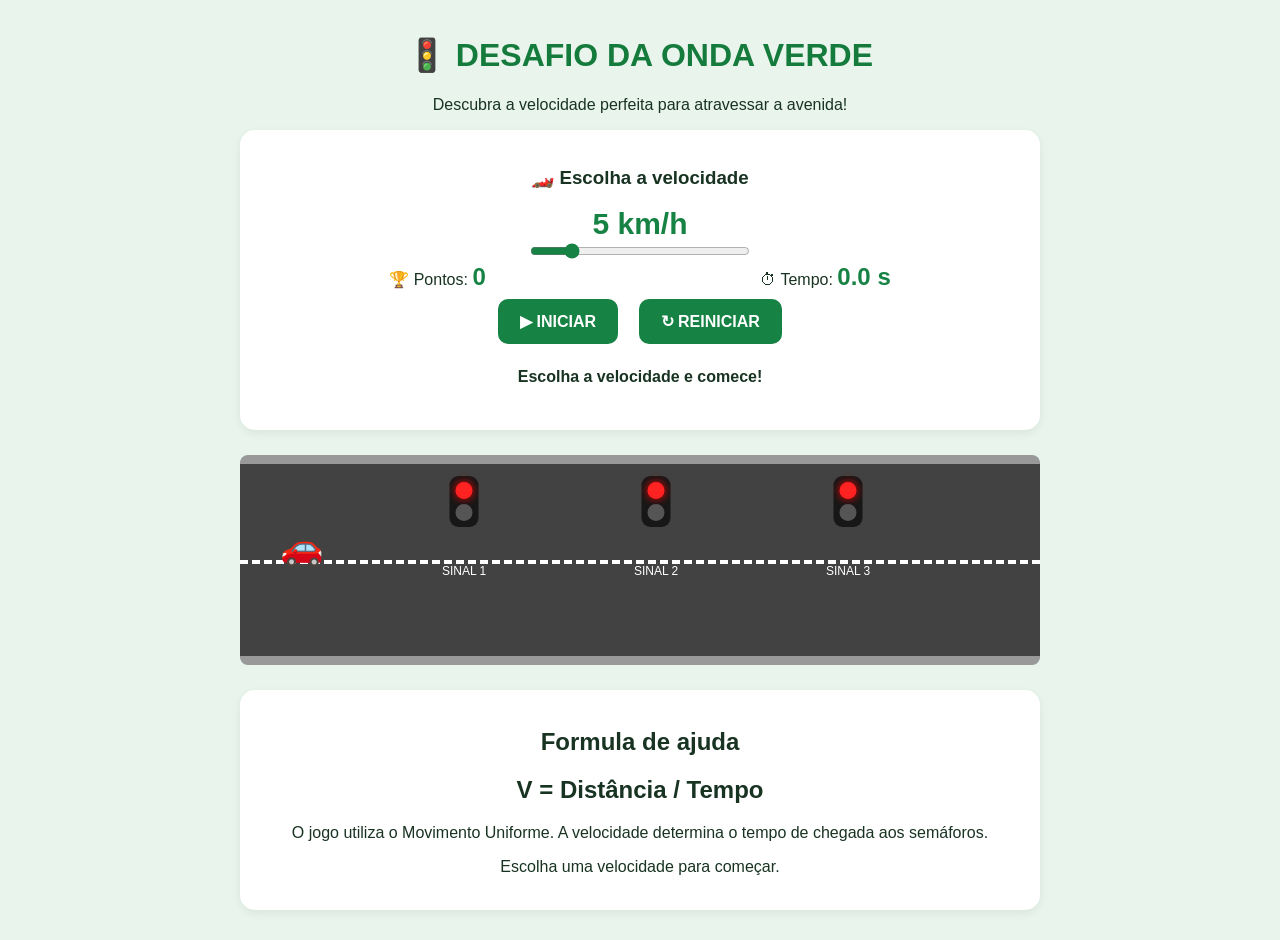
==== frontend/game/game.html @ 9dbc2b6f "TRABALHO PART3 IMPORTANTE" ====
<!DOCTYPE html>
<html lang="en">
<head>
    <meta charset="UTF-8">
    <meta name="viewport" content="width=device-width, initial-scale=1.0">
    <title>Game</title>
    <link rel="stylesheet" href="game.css">
    <link rel="stylesheet" href="game.js">
</head>
<body>

    <h1>🚦 DESAFIO DA ONDA VERDE</h1>
    <p>Descubra a velocidade perfeita para atravessar a avenida!</p>

<div class="painel">

  <h3>🏎️ Escolha a velocidade</h3>

  <div class="valor">
    <span id="velocidadeValor">5</span> km/h
  </div>

  <input type="range" id="velocidade"
         min="2" max="20" value="5" step="1">

  <div class="dados">
    <div>🏆 Pontos: <strong id="pontos">0</strong></div>
    <div>⏱ Tempo: <strong id="tempo">0.0 s</strong></div>
  </div>

  <button onclick="iniciar()">▶ INICIAR</button>
  <button onclick="reiniciar()">↻ REINICIAR</button>

  <p id="mensagem">Escolha a velocidade e comece!</p>

</div>

<div class="estrada" id="estrada">

  <div class="faixa"></div>

  <div class="carro" id="carro">🚗</div>

  <div class="semaforo" style="left:28%">
    <div class="luz vermelho"></div>
    <div class="luz verde"></div>
  </div>
  <div class="nome" style="left:28%">SINAL 1</div>

  <div class="semaforo" style="left:52%">
    <div class="luz vermelho"></div>
    <div class="luz verde"></div>
  </div>
  <div class="nome" style="left:52%">SINAL 2</div>

  <div class="semaforo" style="left:76%">
    <div class="luz vermelho"></div>
    <div class="luz verde"></div>
  </div>
  <div class="nome" style="left:76%">SINAL 3</div>

</div>

<div class="painel">

  <h2>Formula de ajuda</h2>

  <h2>V = Distância / Tempo</h2>

  <p>
    O jogo utiliza o Movimento Uniforme.
    A velocidade determina o tempo de chegada
    aos semáforos.
  </p>

  <p id="calculo">
    Escolha uma velocidade para começar.
  </p>

</div>

<!--Add JavaScript-->

<script>
    const estrada = document.getElementById("estrada");
const carro = document.getElementById("carro");
const controle = document.getElementById("velocidade");

const semaforos = [28, 52, 76];

const escala = 20;
const velocidadePremiada = 5;

let inicio = 0;
let animacao = null;
let pontos = 0;
let passados = [];
let terminou = true;
let posicaoInicial = 0;
let posicoes = [];
let temposChegada = [];
let velocidadeMs = 0;
let velocidadeEscolhida = 5;
let venceu = false;

// Atualizar velocidade na tela

controle.addEventListener("input", () => {
  document.getElementById("velocidadeValor").textContent =
    controle.value;
});

// Controlar os semáforos

function atualizarSemaforo(i, verde) {

  const sinal = document.querySelectorAll(".semaforo")[i];

  sinal.querySelector(".vermelho")
    .classList.toggle("aceso", !verde);

  sinal.querySelector(".verde")
    .classList.toggle("aceso", verde);
}

function todosVermelhos() {
  semaforos.forEach((_, i) => atualizarSemaforo(i, false));
}

// Iniciar

function iniciar() {

  cancelAnimationFrame(animacao);

  pontos = 0;
  passados = [];
  terminou = false;

  document.getElementById("pontos").textContent = 0;
  document.getElementById("tempo").textContent = "0.0 s";

  velocidadeEscolhida = Number(controle.value);
  velocidadeMs = velocidadeEscolhida / 3.6;

  const largura = estrada.clientWidth;

  posicaoInicial = largura * 0.05;
  posicoes = semaforos.map(p => largura * p / 100);

  carro.style.left = posicaoInicial + "px";

  todosVermelhos();

  // Calcula o tempo de chegada de cada semáforo

  temposChegada = posicoes.map(pos => {

    const distancia = (pos - posicaoInicial) / escala;

    return distancia / velocidadeMs;

  });

  document.getElementById("calculo").textContent =
    "Velocidade: " + velocidadeEscolhida +
    " km/h (" + velocidadeMs.toFixed(2) +
    " m/s). Tempos de chegada: " +
    temposChegada.map(t => t.toFixed(1) + " s").join(" | ");

  venceu = velocidadeEscolhida === velocidadePremiada;

  if (venceu) {
    document.getElementById("mensagem").textContent =
      "🟢 Velocidade perfeita! Prepare-se para a Onda Verde!";
  } else {
    document.getElementById("mensagem").textContent =
      "🔴 Velocidade incorreta! Os semáforos estarão vermelhos.";
  }

  inicio = performance.now();

  animacao = requestAnimationFrame(animar);
}

// Movimento do carrinho

function animar(agora) {

  if (terminou) return;

  const tempoAtual = (agora - inicio) / 1000;

  const velocidadePixels = velocidadeMs * escala;

  // Movimento Uniforme

  const x = posicaoInicial + velocidadePixels * tempoAtual;

  carro.style.left = x + "px";

  document.getElementById("tempo").textContent =
    tempoAtual.toFixed(1) + " s";

  semaforos.forEach((pos, i) => {

    const chegada = temposChegada[i];

    // Somente 5 km/h recebe a sincronização verde.
    // Para as outras velocidades, todos ficam vermelhos.

    const inicioVerde = chegada - 2.5;
    const fimVerde = chegada + 2.5;

    const verde = venceu &&
      tempoAtual >= inicioVerde &&
      tempoAtual <= fimVerde;

    atualizarSemaforo(i, verde);

    // Registrar passagem

    if (!passados.includes(i) && x >= pos) {

      passados.push(i);

      if (venceu) {

        pontos += 10;

        document.getElementById("mensagem").textContent =
          "✅ Sinal " + (i + 1) + " no verde! +10 pontos";

      } else {

        document.getElementById("mensagem").textContent =
          "🔴 Sinal " + (i + 1) + " no vermelho!";

      }

      document.getElementById("pontos").textContent = pontos;

    }

  });

  // Final da avenida

  if (x >= estrada.clientWidth - 30) {

    terminou = true;
    todosVermelhos();

    if (venceu && passados.length === 3) {

      document.getElementById("mensagem").textContent =
        "🏆 VITÓRIA! Você passou pelos três sinais no verde! 30 pontos!";

    } else {

      document.getElementById("mensagem").textContent =
        "🚗 Fim do percurso! Tente novamente com 5 km/h.";

    }

    return;
  }

  animacao = requestAnimationFrame(animar);
}

// Reiniciar

function reiniciar() {

  cancelAnimationFrame(animacao);

  terminou = true;
  pontos = 0;
  passados = [];

  carro.style.left = "5%";

  document.getElementById("pontos").textContent = 0;
  document.getElementById("tempo").textContent = "0.0 s";

  todosVermelhos();

  document.getElementById("mensagem").textContent =
    "Escolha uma velocidade e aperte iniciar!";

}

todosVermelhos();
</script>

</body>
</html>
---- frontend/game/game.css ----
* { box-sizing: border-box; }

body {
  margin: 0;
  padding: 15px;
  background: #e9f5ec;
  font-family: Arial, sans-serif;
  text-align: center;
  color: #183322;
}

h1 { color: #147b3c; }

.painel {
  max-width: 800px;
  margin: 15px auto;
  padding: 18px;
  background: white;
  border-radius: 15px;
  box-shadow: 0 3px 10px #0001;
}

.valor {
  font-size: 30px;
  font-weight: bold;
  color: #168344;
}

input[type=range] {
  width: 220px;
  accent-color: #168344;
}

button {
  background: #168344;
  color: white;
  border: none;
  padding: 13px 22px;
  border-radius: 10px;
  font-size: 16px;
  font-weight: bold;
  cursor: pointer;
  margin: 8px;
}

.estrada {
  position: relative;
  width: 100%;
  max-width: 800px;
  height: 210px;
  margin: 25px auto;
  background: #424242;
  border-top: 9px solid #999;
  border-bottom: 9px solid #999;
  border-radius: 8px;
  overflow: hidden;
}

.faixa {
  position: absolute;
  top: 50%;
  width: 100%;
  border-top: 4px dashed white;
}

.carro {
  position: absolute;
  top: 43%;
  left: 5%;
  font-size: 35px;
  transform: translateY(-50%);
  z-index: 5;
}

.semaforo {
  position: absolute;
  top: 12px;
  transform: translateX(-50%);
  background: #171717;
  padding: 6px;
  border-radius: 9px;
  display: flex;
  flex-direction: column;
  gap: 5px;
  z-index: 4;
}

.luz {
  width: 17px;
  height: 17px;
  background: #555;
  border-radius: 50%;
}

.vermelho.aceso {
  background: #ff2222;
  box-shadow: 0 0 9px red;
}

.verde.aceso {
  background: #24ff63;
  box-shadow: 0 0 9px lime;
}

.nome {
  position: absolute;
  top: 100px;
  transform: translateX(-50%);
  color: white;
  font-size: 12px;
}

.dados {
  display: flex;
  justify-content: space-around;
  flex-wrap: wrap;
  gap: 12px;
}

.dados strong {
  font-size: 24px;
  color: #168344;
}

#mensagem {
  min-height: 28px;
  font-weight: bold;
}

@media(max-width:500px) {
  .estrada { height: 180px; }
  .carro { font-size: 27px; }
  .nome { font-size: 10px; }
}
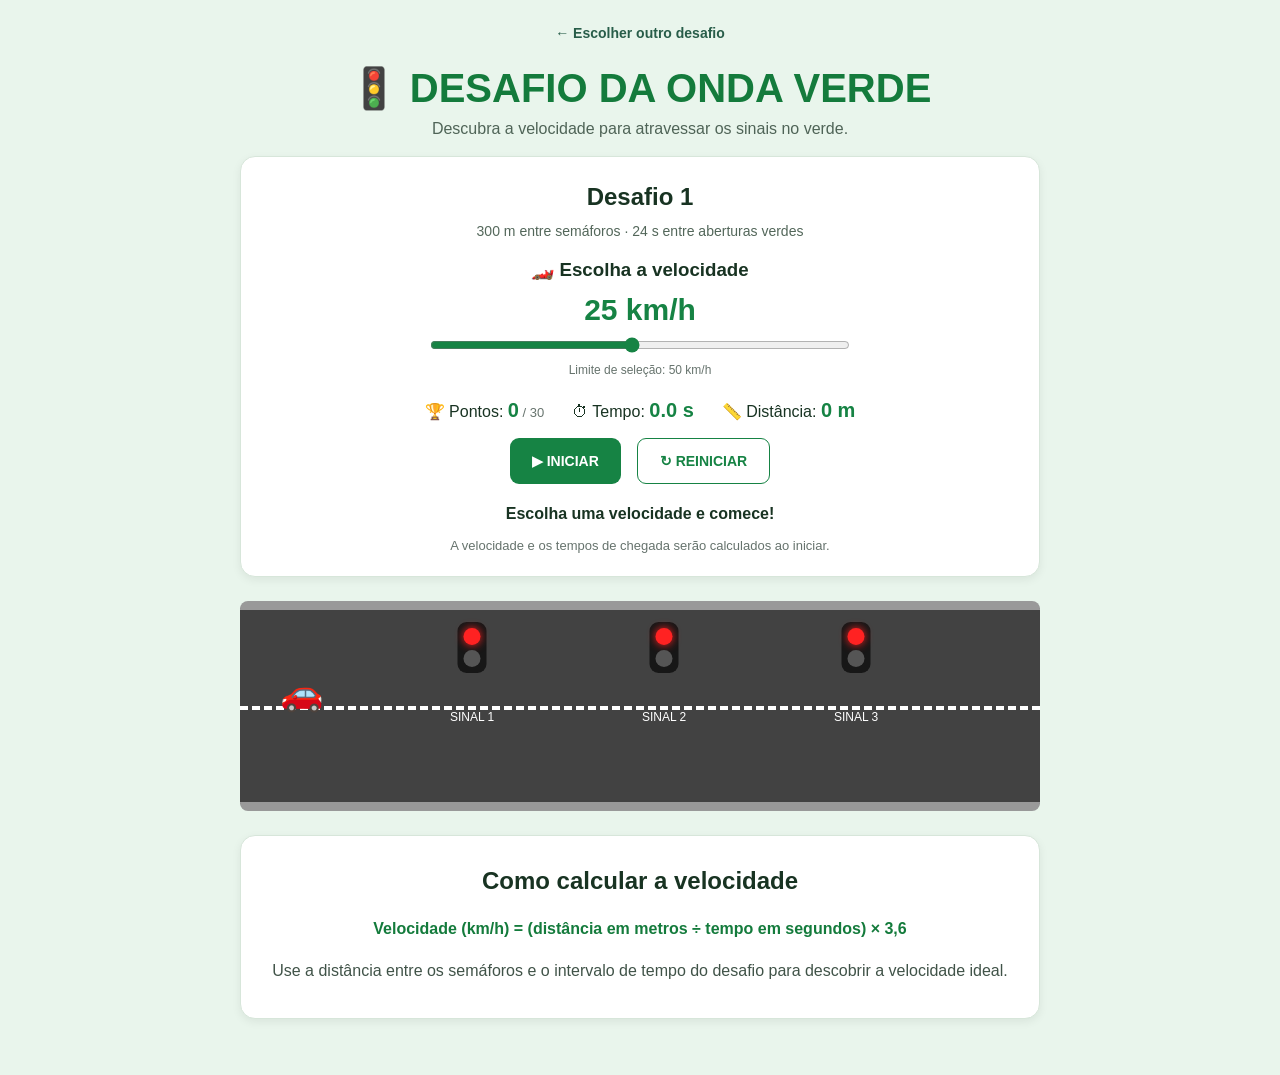
==== commit 978182d1: "PRÉ GAME V.00.00.01" ====
--- a/frontend/game/game.html
+++ b/frontend/game/game.html
@@ -1,298 +1,263 @@
-<!DOCTYPE html>
-<html lang="en">
+﻿<!DOCTYPE html>
+<html lang="pt-BR">
 <head>
     <meta charset="UTF-8">
     <meta name="viewport" content="width=device-width, initial-scale=1.0">
-    <title>Game</title>
+    <link rel="icon" href="data:,">
+    <title>Desafio da Onda Verde | Grupo 5</title>
     <link rel="stylesheet" href="game.css">
-    <link rel="stylesheet" href="game.js">
 </head>
 <body>
-
-    <h1>🚦 DESAFIO DA ONDA VERDE</h1>
-    <p>Descubra a velocidade perfeita para atravessar a avenida!</p>
-
-<div class="painel">
-
-  <h3>🏎️ Escolha a velocidade</h3>
-
-  <div class="valor">
-    <span id="velocidadeValor">5</span> km/h
-  </div>
-
-  <input type="range" id="velocidade"
-         min="2" max="20" value="5" step="1">
-
-  <div class="dados">
-    <div>🏆 Pontos: <strong id="pontos">0</strong></div>
-    <div>⏱ Tempo: <strong id="tempo">0.0 s</strong></div>
-  </div>
-
-  <button onclick="iniciar()">▶ INICIAR</button>
-  <button onclick="reiniciar()">↻ REINICIAR</button>
-
-  <p id="mensagem">Escolha a velocidade e comece!</p>
-
-</div>
-
-<div class="estrada" id="estrada">
-
-  <div class="faixa"></div>
-
-  <div class="carro" id="carro">🚗</div>
-
-  <div class="semaforo" style="left:28%">
-    <div class="luz vermelho"></div>
-    <div class="luz verde"></div>
-  </div>
-  <div class="nome" style="left:28%">SINAL 1</div>
-
-  <div class="semaforo" style="left:52%">
-    <div class="luz vermelho"></div>
-    <div class="luz verde"></div>
-  </div>
-  <div class="nome" style="left:52%">SINAL 2</div>
-
-  <div class="semaforo" style="left:76%">
-    <div class="luz vermelho"></div>
-    <div class="luz verde"></div>
-  </div>
-  <div class="nome" style="left:76%">SINAL 3</div>
-
-</div>
-
-<div class="painel">
-
-  <h2>Formula de ajuda</h2>
-
-  <h2>V = Distância / Tempo</h2>
-
-  <p>
-    O jogo utiliza o Movimento Uniforme.
-    A velocidade determina o tempo de chegada
-    aos semáforos.
-  </p>
-
-  <p id="calculo">
-    Escolha uma velocidade para começar.
-  </p>
-
-</div>
-
-<!--Add JavaScript-->
-
-<script>
-    const estrada = document.getElementById("estrada");
-const carro = document.getElementById("carro");
-const controle = document.getElementById("velocidade");
-
-const semaforos = [28, 52, 76];
-
-const escala = 20;
-const velocidadePremiada = 5;
-
-let inicio = 0;
-let animacao = null;
-let pontos = 0;
-let passados = [];
-let terminou = true;
-let posicaoInicial = 0;
-let posicoes = [];
-let temposChegada = [];
-let velocidadeMs = 0;
-let velocidadeEscolhida = 5;
-let venceu = false;
-
-// Atualizar velocidade na tela
-
-controle.addEventListener("input", () => {
-  document.getElementById("velocidadeValor").textContent =
-    controle.value;
-});
-
-// Controlar os semáforos
-
-function atualizarSemaforo(i, verde) {
-
-  const sinal = document.querySelectorAll(".semaforo")[i];
-
-  sinal.querySelector(".vermelho")
-    .classList.toggle("aceso", !verde);
-
-  sinal.querySelector(".verde")
-    .classList.toggle("aceso", verde);
-}
-
-function todosVermelhos() {
-  semaforos.forEach((_, i) => atualizarSemaforo(i, false));
-}
-
-// Iniciar
-
-function iniciar() {
-
-  cancelAnimationFrame(animacao);
-
-  pontos = 0;
-  passados = [];
-  terminou = false;
-
-  document.getElementById("pontos").textContent = 0;
-  document.getElementById("tempo").textContent = "0.0 s";
-
-  velocidadeEscolhida = Number(controle.value);
-  velocidadeMs = velocidadeEscolhida / 3.6;
-
-  const largura = estrada.clientWidth;
-
-  posicaoInicial = largura * 0.05;
-  posicoes = semaforos.map(p => largura * p / 100);
-
-  carro.style.left = posicaoInicial + "px";
-
-  todosVermelhos();
-
-  // Calcula o tempo de chegada de cada semáforo
-
-  temposChegada = posicoes.map(pos => {
-
-    const distancia = (pos - posicaoInicial) / escala;
-
-    return distancia / velocidadeMs;
-
-  });
-
-  document.getElementById("calculo").textContent =
-    "Velocidade: " + velocidadeEscolhida +
-    " km/h (" + velocidadeMs.toFixed(2) +
-    " m/s). Tempos de chegada: " +
-    temposChegada.map(t => t.toFixed(1) + " s").join(" | ");
-
-  venceu = velocidadeEscolhida === velocidadePremiada;
-
-  if (venceu) {
-    document.getElementById("mensagem").textContent =
-      "🟢 Velocidade perfeita! Prepare-se para a Onda Verde!";
-  } else {
-    document.getElementById("mensagem").textContent =
-      "🔴 Velocidade incorreta! Os semáforos estarão vermelhos.";
-  }
-
-  inicio = performance.now();
-
-  animacao = requestAnimationFrame(animar);
-}
-
-// Movimento do carrinho
-
-function animar(agora) {
-
-  if (terminou) return;
-
-  const tempoAtual = (agora - inicio) / 1000;
-
-  const velocidadePixels = velocidadeMs * escala;
-
-  // Movimento Uniforme
-
-  const x = posicaoInicial + velocidadePixels * tempoAtual;
-
-  carro.style.left = x + "px";
-
-  document.getElementById("tempo").textContent =
-    tempoAtual.toFixed(1) + " s";
-
-  semaforos.forEach((pos, i) => {
-
-    const chegada = temposChegada[i];
-
-    // Somente 5 km/h recebe a sincronização verde.
-    // Para as outras velocidades, todos ficam vermelhos.
-
-    const inicioVerde = chegada - 2.5;
-    const fimVerde = chegada + 2.5;
-
-    const verde = venceu &&
-      tempoAtual >= inicioVerde &&
-      tempoAtual <= fimVerde;
-
-    atualizarSemaforo(i, verde);
-
-    // Registrar passagem
-
-    if (!passados.includes(i) && x >= pos) {
-
-      passados.push(i);
-
-      if (venceu) {
-
-        pontos += 10;
-
-        document.getElementById("mensagem").textContent =
-          "✅ Sinal " + (i + 1) + " no verde! +10 pontos";
-
-      } else {
-
-        document.getElementById("mensagem").textContent =
-          "🔴 Sinal " + (i + 1) + " no vermelho!";
-
-      }
-
-      document.getElementById("pontos").textContent = pontos;
-
-    }
-
-  });
-
-  // Final da avenida
-
-  if (x >= estrada.clientWidth - 30) {
-
-    terminou = true;
-    todosVermelhos();
-
-    if (venceu && passados.length === 3) {
-
-      document.getElementById("mensagem").textContent =
-        "🏆 VITÓRIA! Você passou pelos três sinais no verde! 30 pontos!";
-
-    } else {
-
-      document.getElementById("mensagem").textContent =
-        "🚗 Fim do percurso! Tente novamente com 5 km/h.";
-
-    }
-
-    return;
-  }
-
-  animacao = requestAnimationFrame(animar);
-}
-
-// Reiniciar
-
-function reiniciar() {
-
-  cancelAnimationFrame(animacao);
-
-  terminou = true;
-  pontos = 0;
-  passados = [];
-
-  carro.style.left = "5%";
-
-  document.getElementById("pontos").textContent = 0;
-  document.getElementById("tempo").textContent = "0.0 s";
-
-  todosVermelhos();
-
-  document.getElementById("mensagem").textContent =
-    "Escolha uma velocidade e aperte iniciar!";
-
-}
-
-todosVermelhos();
-</script>
-
+    <a class="voltar" href="pagina de  desafios/segunda_pagina.html">← Escolher outro desafio</a>
+
+    <header class="titulo-jogo">
+        <h1>🚦 DESAFIO DA ONDA VERDE</h1>
+        <p>Descubra a velocidade para atravessar os sinais no verde.</p>
+    </header>
+
+    <main>
+        <section class="painel painel-jogo" aria-label="Controles do jogo">
+            <h2 id="nomeDesafio">Desafio 1</h2>
+            <p id="configDesafio" class="config-desafio"></p>
+
+            <h3>🏎️ Escolha a velocidade</h3>
+            <div class="valor"><span id="velocidadeValor">25</span> km/h</div>
+            <input type="range" id="velocidade" min="2" max="50" value="25" step="1" aria-label="Velocidade do veículo">
+            <div class="limite-velocidade">Limite de seleção: 50 km/h</div>
+
+            <div class="dados">
+                <div>🏆 Pontos: <strong id="pontos">0</strong><span> / 30</span></div>
+                <div>⏱ Tempo: <strong id="tempo">0.0 s</strong></div>
+                <div>📏 Distância: <strong id="distanciaPercorrida">0 m</strong></div>
+            </div>
+
+            <div class="acoes">
+                <button id="iniciarJogo" type="button">▶ INICIAR</button>
+                <button id="reiniciarJogo" class="botao-secundario" type="button">↻ REINICIAR</button>
+            </div>
+
+            <p id="mensagem" role="status" aria-live="polite">Escolha uma velocidade e comece!</p>
+            <p id="calculo">A velocidade e os tempos de chegada serão calculados ao iniciar.</p>
+        </section>
+
+        <section class="estrada" id="estrada" aria-label="Percurso com três semáforos">
+            <div class="faixa"></div>
+            <div class="carro" id="carro" aria-label="Veículo">🚗</div>
+
+            <div class="semaforo">
+                <div class="luz vermelho"></div>
+                <div class="luz verde"></div>
+            </div>
+            <div class="nome">SINAL 1</div>
+
+            <div class="semaforo">
+                <div class="luz vermelho"></div>
+                <div class="luz verde"></div>
+            </div>
+            <div class="nome">SINAL 2</div>
+
+            <div class="semaforo">
+                <div class="luz vermelho"></div>
+                <div class="luz verde"></div>
+            </div>
+            <div class="nome">SINAL 3</div>
+        </section>
+
+        <section class="painel painel-formula" aria-label="Fórmula de velocidade">
+            <h2>Como calcular a velocidade</h2>
+            <p class="formula">Velocidade (km/h) = (distância em metros ÷ tempo em segundos) × 3,6</p>
+            <p>Use a distância entre os semáforos e o intervalo de tempo do desafio para descobrir a velocidade ideal.</p>
+        </section>
+    </main>
+
+    <script src="challenge-config.js"></script>
+    <script>
+        const jogo = window.SEMAFORO_GAME;
+        const parametros = new URLSearchParams(window.location.search);
+        const desafioId = Number(parametros.get("challenge")) || 1;
+        const desafio = jogo.desafios[desafioId] || jogo.desafios[1];
+
+        const estrada = document.getElementById("estrada");
+        const carro = document.getElementById("carro");
+        const controle = document.getElementById("velocidade");
+        const sinais = [...document.querySelectorAll(".semaforo")];
+        const nomesSinais = [...document.querySelectorAll(".nome")];
+        const velocidadeValor = document.getElementById("velocidadeValor");
+        const pontosElemento = document.getElementById("pontos");
+        const tempoElemento = document.getElementById("tempo");
+        const distanciaElemento = document.getElementById("distanciaPercorrida");
+        const mensagem = document.getElementById("mensagem");
+        const calculo = document.getElementById("calculo");
+        const botaoIniciar = document.getElementById("iniciarJogo");
+        const botaoReiniciar = document.getElementById("reiniciarJogo");
+
+        const fatorTempoSimulacao = 6;
+        const larguraTrechoNaTela = 0.24;
+        let inicio = 0;
+        let animacao = null;
+        let pontos = 0;
+        let passados = [];
+        let terminou = true;
+        let posicaoInicial = 0;
+        let posicoes = [];
+        let distanciasSinais = [];
+        let pixelsPorMetro = 1;
+        let distanciaFinalMetros = 0;
+        let velocidadeMs = 0;
+        let velocidadeEscolhida = Number(controle.value);
+
+        document.getElementById("nomeDesafio").textContent = `Desafio ${desafio.id}`;
+        document.getElementById("configDesafio").textContent =
+            `${desafio.distanciaEntreSemaforosMetros} m entre semáforos · ` +
+            `${desafio.tempoEntreSemaforosSegundos} s entre aberturas verdes`;
+
+        function prepararPercurso() {
+            const largura = estrada.clientWidth;
+            const distancia = desafio.distanciaEntreSemaforosMetros;
+            const trechoPixels = largura * larguraTrechoNaTela;
+
+            posicaoInicial = largura * 0.05;
+            pixelsPorMetro = trechoPixels / distancia;
+            distanciasSinais = sinais.map((_, indice) => distancia * (indice + 1));
+            posicoes = distanciasSinais.map(metros => posicaoInicial + metros * pixelsPorMetro);
+            distanciaFinalMetros = distancia * (desafio.quantidadeSemaforos + 0.25);
+
+            sinais.forEach((sinal, indice) => {
+                sinal.style.left = `${posicoes[indice]}px`;
+                nomesSinais[indice].style.left = `${posicoes[indice]}px`;
+            });
+
+            carro.style.left = `${posicaoInicial}px`;
+        }
+
+        function atualizarSemaforo(indice, aberto) {
+            const sinal = sinais[indice];
+            sinal.querySelector(".vermelho").classList.toggle("aceso", !aberto);
+            sinal.querySelector(".verde").classList.toggle("aceso", aberto);
+        }
+
+        function todosVermelhos() {
+            sinais.forEach((_, indice) => atualizarSemaforo(indice, false));
+        }
+
+        function semaforoAberto(indice, tempoAtual) {
+            const duracaoVerde = desafio.duracaoVerdeSegundos;
+            const periodo = desafio.tempoEntreSemaforosSegundos * desafio.quantidadeSemaforos;
+            const aberturaIdeal = (indice + 1) * desafio.tempoEntreSemaforosSegundos;
+            const inicioAbertura = aberturaIdeal - duracaoVerde / 2;
+            const fase = ((tempoAtual - inicioAbertura) % periodo + periodo) % periodo;
+            return fase < duracaoVerde;
+        }
+
+        function formatarNumero(valor, casas = 1) {
+            return valor.toLocaleString("pt-BR", {
+                minimumFractionDigits: casas,
+                maximumFractionDigits: casas
+            });
+        }
+
+        function iniciar() {
+            cancelAnimationFrame(animacao);
+            prepararPercurso();
+
+            pontos = 0;
+            passados = [];
+            terminou = false;
+            velocidadeEscolhida = Math.min(jogo.velocidadeMaximaKmh, Math.max(2, Number(controle.value)));
+            controle.value = String(velocidadeEscolhida);
+            velocidadeMs = velocidadeEscolhida / 3.6;
+
+            pontosElemento.textContent = "0";
+            tempoElemento.textContent = "0,0 s";
+            distanciaElemento.textContent = "0 m";
+            controle.disabled = true;
+            todosVermelhos();
+
+            const temposChegada = distanciasSinais.map(distancia => distancia / velocidadeMs);
+            calculo.textContent =
+                `Velocidade escolhida: ${velocidadeEscolhida} km/h. ` +
+                `Tempos estimados de chegada: ${temposChegada.map(tempo => `${formatarNumero(tempo)} s`).join(" · ")}.`;
+            mensagem.textContent = "Os semáforos seguem seus próprios ciclos. Observe as luzes!";
+
+            inicio = performance.now();
+            animacao = requestAnimationFrame(animar);
+        }
+
+        function finalizar() {
+            terminou = true;
+            controle.disabled = false;
+            todosVermelhos();
+
+            const velocidadeIdeal = formatarNumero(desafio.velocidadeIdealKmh, 0);
+            if (pontos === desafio.pontosMaximos) {
+                mensagem.textContent = `🏆 Vitória! Você passou pelos três sinais no verde e fez ${pontos} pontos. Velocidade ideal: ${velocidadeIdeal} km/h.`;
+            } else {
+                mensagem.textContent = `Fim do percurso! Pontuação: ${pontos}/${desafio.pontosMaximos}. Tente novamente com outra velocidade.`;
+            }
+        }
+
+        function animar(agora) {
+            if (terminou) return;
+
+            const tempoAtual = ((agora - inicio) / 1000) * fatorTempoSimulacao;
+            const distanciaPercorrida = velocidadeMs * tempoAtual;
+            const x = posicaoInicial + distanciaPercorrida * pixelsPorMetro;
+
+            carro.style.left = `${x}px`;
+            tempoElemento.textContent = `${formatarNumero(tempoAtual)} s`;
+            distanciaElemento.textContent = `${formatarNumero(Math.min(distanciaPercorrida, distanciaFinalMetros))} m`;
+
+            sinais.forEach((_, indice) => {
+                const verde = semaforoAberto(indice, tempoAtual);
+                atualizarSemaforo(indice, verde);
+
+                if (!passados.includes(indice) && x >= posicoes[indice]) {
+                    passados.push(indice);
+                    if (verde) {
+                        pontos += desafio.pontosPorSemaforo;
+                        mensagem.textContent = `✅ Sinal ${indice + 1} cruzado no verde! +${desafio.pontosPorSemaforo} pontos.`;
+                    } else {
+                        mensagem.textContent = `🔴 Sinal ${indice + 1} cruzado no vermelho. Continue acompanhando os ciclos.`;
+                    }
+                    pontosElemento.textContent = String(pontos);
+                }
+            });
+
+            if (distanciaPercorrida >= distanciaFinalMetros) {
+                finalizar();
+                return;
+            }
+
+            animacao = requestAnimationFrame(animar);
+        }
+
+        function reiniciar() {
+            cancelAnimationFrame(animacao);
+            terminou = true;
+            pontos = 0;
+            passados = [];
+            controle.disabled = false;
+
+            prepararPercurso();
+            todosVermelhos();
+            pontosElemento.textContent = "0";
+            tempoElemento.textContent = "0,0 s";
+            distanciaElemento.textContent = "0 m";
+            mensagem.textContent = "Escolha uma velocidade e comece!";
+            calculo.textContent = "A velocidade e os tempos de chegada serão calculados ao iniciar.";
+        }
+
+        controle.addEventListener("input", () => {
+            const valor = Math.min(jogo.velocidadeMaximaKmh, Math.max(2, Number(controle.value)));
+            controle.value = String(valor);
+            velocidadeValor.textContent = String(valor);
+        });
+
+        botaoIniciar.addEventListener("click", iniciar);
+        botaoReiniciar.addEventListener("click", reiniciar);
+
+        prepararPercurso();
+        todosVermelhos();
+    </script>
 </body>
-</html>+</html>
--- a/frontend/game/game.css
+++ b/frontend/game/game.css
@@ -1,134 +1,286 @@
-* { box-sizing: border-box; }
+﻿* {
+    box-sizing: border-box;
+}
 
 body {
-  margin: 0;
-  padding: 15px;
-  background: #e9f5ec;
-  font-family: Arial, sans-serif;
-  text-align: center;
-  color: #183322;
-}
-
-h1 { color: #147b3c; }
+    min-width: 320px;
+    min-height: 100vh;
+    margin: 0;
+    padding: 24px 18px 40px;
+    background: #e9f5ec;
+    color: #183322;
+    font-family: Arial, Helvetica, sans-serif;
+    text-align: center;
+}
+
+main {
+    width: 100%;
+}
+
+.voltar {
+    display: inline-block;
+    margin-bottom: 16px;
+    color: #285d49;
+    font-size: 14px;
+    font-weight: 700;
+    text-decoration: none;
+}
+
+.voltar:hover {
+    text-decoration: underline;
+}
+
+.voltar:focus-visible,
+button:focus-visible,
+input:focus-visible {
+    outline: 3px solid #e9bd49;
+    outline-offset: 3px;
+}
+
+.titulo-jogo h1 {
+    margin: 8px 0;
+    color: #147b3c;
+    font-size: clamp(26px, 5vw, 40px);
+}
+
+.titulo-jogo p {
+    margin: 0 0 18px;
+    color: #4f6457;
+}
 
 .painel {
-  max-width: 800px;
-  margin: 15px auto;
-  padding: 18px;
-  background: white;
-  border-radius: 15px;
-  box-shadow: 0 3px 10px #0001;
+    width: min(100%, 800px);
+    margin: 16px auto;
+    padding: 18px;
+    border: 1px solid #d7e6da;
+    border-radius: 15px;
+    background: #fff;
+    box-shadow: 0 3px 10px #0001;
+}
+
+.painel h2,
+.painel h3 {
+    margin: 8px 0 12px;
+}
+
+.config-desafio {
+    margin: 0 0 20px;
+    color: #53675a;
+    font-size: 14px;
 }
 
 .valor {
-  font-size: 30px;
-  font-weight: bold;
-  color: #168344;
-}
-
-input[type=range] {
-  width: 220px;
-  accent-color: #168344;
+    margin: 8px 0;
+    color: #168344;
+    font-size: 30px;
+    font-weight: 700;
+}
+
+input[type="range"] {
+    width: min(420px, 88%);
+    accent-color: #168344;
+    cursor: pointer;
+}
+
+input[type="range"]:disabled {
+    cursor: default;
+}
+
+.limite-velocidade {
+    margin-top: 6px;
+    color: #66736d;
+    font-size: 12px;
+}
+
+.dados {
+    display: flex;
+    justify-content: center;
+    flex-wrap: wrap;
+    gap: 14px 28px;
+    margin: 22px 0 12px;
+}
+
+.dados strong {
+    color: #168344;
+    font-size: 20px;
+}
+
+.dados span {
+    color: #66736d;
+    font-size: 13px;
+}
+
+.acoes {
+    display: flex;
+    justify-content: center;
+    flex-wrap: wrap;
+    gap: 8px;
 }
 
 button {
-  background: #168344;
-  color: white;
-  border: none;
-  padding: 13px 22px;
-  border-radius: 10px;
-  font-size: 16px;
-  font-weight: bold;
-  cursor: pointer;
-  margin: 8px;
+    min-height: 46px;
+    margin: 4px;
+    padding: 0 22px;
+    border: 0;
+    border-radius: 9px;
+    background: #168344;
+    color: #fff;
+    cursor: pointer;
+    font-size: 14px;
+    font-weight: 700;
+    transition: background-color 150ms ease, transform 150ms ease;
+}
+
+button:hover:not(:disabled) {
+    transform: translateY(-1px);
+    background: #116c36;
+}
+
+button:disabled {
+    cursor: wait;
+    opacity: 0.7;
+}
+
+.botao-secundario {
+    border: 1px solid #168344;
+    background: #fff;
+    color: #168344;
+}
+
+.botao-secundario:hover:not(:disabled) {
+    background: #eef7f0;
+}
+
+#mensagem {
+    min-height: 28px;
+    margin: 14px 0 6px;
+    font-weight: 700;
+    line-height: 1.5;
+}
+
+#calculo {
+    min-height: 22px;
+    margin: 6px 0 0;
+    color: #66736d;
+    font-size: 13px;
+    line-height: 1.5;
 }
 
 .estrada {
-  position: relative;
-  width: 100%;
-  max-width: 800px;
-  height: 210px;
-  margin: 25px auto;
-  background: #424242;
-  border-top: 9px solid #999;
-  border-bottom: 9px solid #999;
-  border-radius: 8px;
-  overflow: hidden;
+    position: relative;
+    width: min(100%, 800px);
+    height: 210px;
+    margin: 24px auto;
+    overflow: hidden;
+    border-top: 9px solid #999;
+    border-bottom: 9px solid #999;
+    border-radius: 8px;
+    background: #424242;
 }
 
 .faixa {
-  position: absolute;
-  top: 50%;
-  width: 100%;
-  border-top: 4px dashed white;
+    position: absolute;
+    top: 50%;
+    width: 100%;
+    border-top: 4px dashed #fff;
 }
 
 .carro {
-  position: absolute;
-  top: 43%;
-  left: 5%;
-  font-size: 35px;
-  transform: translateY(-50%);
-  z-index: 5;
+    position: absolute;
+    z-index: 5;
+    top: 43%;
+    left: 5%;
+    transform: translateY(-50%);
+    font-size: 35px;
 }
 
 .semaforo {
-  position: absolute;
-  top: 12px;
-  transform: translateX(-50%);
-  background: #171717;
-  padding: 6px;
-  border-radius: 9px;
-  display: flex;
-  flex-direction: column;
-  gap: 5px;
-  z-index: 4;
+    position: absolute;
+    z-index: 4;
+    top: 12px;
+    display: flex;
+    flex-direction: column;
+    gap: 5px;
+    padding: 6px;
+    transform: translateX(-50%);
+    border-radius: 9px;
+    background: #171717;
 }
 
 .luz {
-  width: 17px;
-  height: 17px;
-  background: #555;
-  border-radius: 50%;
+    width: 17px;
+    height: 17px;
+    border-radius: 50%;
+    background: #555;
 }
 
 .vermelho.aceso {
-  background: #ff2222;
-  box-shadow: 0 0 9px red;
+    background: #ff2222;
+    box-shadow: 0 0 9px #f22;
 }
 
 .verde.aceso {
-  background: #24ff63;
-  box-shadow: 0 0 9px lime;
+    background: #24ff63;
+    box-shadow: 0 0 9px #24ff63;
 }
 
 .nome {
-  position: absolute;
-  top: 100px;
-  transform: translateX(-50%);
-  color: white;
-  font-size: 12px;
-}
-
-.dados {
-  display: flex;
-  justify-content: space-around;
-  flex-wrap: wrap;
-  gap: 12px;
-}
-
-.dados strong {
-  font-size: 24px;
-  color: #168344;
-}
-
-#mensagem {
-  min-height: 28px;
-  font-weight: bold;
-}
-
-@media(max-width:500px) {
-  .estrada { height: 180px; }
-  .carro { font-size: 27px; }
-  .nome { font-size: 10px; }
-}+    position: absolute;
+    top: 100px;
+    transform: translateX(-50%);
+    color: #fff;
+    font-size: 12px;
+    white-space: nowrap;
+}
+
+.painel-formula {
+    color: #405348;
+    line-height: 1.6;
+}
+
+.painel-formula h2 {
+    color: #183322;
+}
+
+.painel-formula .formula {
+    color: #147b3c;
+    font-weight: 700;
+}
+
+@media (max-width: 600px) {
+    body {
+        padding: 18px 12px 28px;
+    }
+
+    .painel {
+        padding: 16px 12px;
+    }
+
+    .dados {
+        gap: 10px 16px;
+        font-size: 14px;
+    }
+
+    .dados strong {
+        font-size: 17px;
+    }
+
+    .estrada {
+        height: 180px;
+    }
+
+    .carro {
+        font-size: 27px;
+    }
+
+    .nome {
+        top: 96px;
+        font-size: 10px;
+    }
+}
+
+@media (prefers-reduced-motion: reduce) {
+    button {
+        transition: none;
+    }
+}
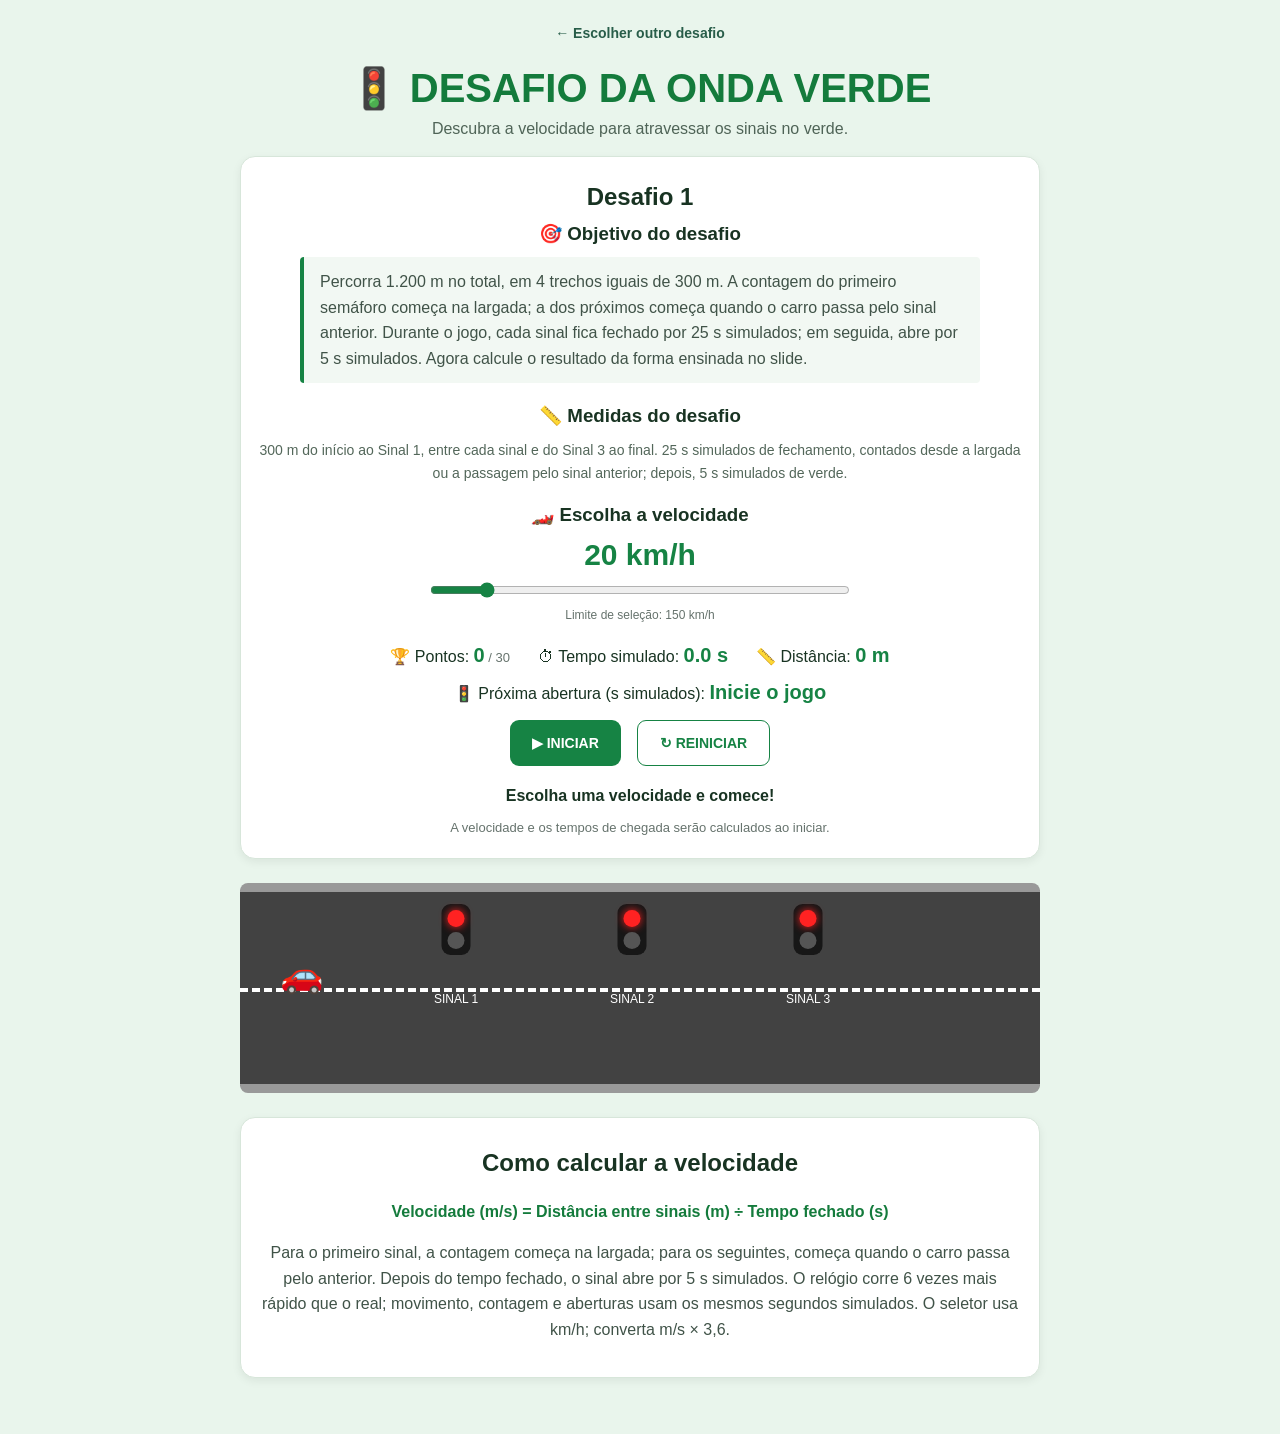
==== commit d8b7ee0e: "PART6" ====
--- a/frontend/game/game.html
+++ b/frontend/game/game.html
@@ -18,17 +18,22 @@
     <main>
         <section class="painel painel-jogo" aria-label="Controles do jogo">
             <h2 id="nomeDesafio">Desafio 1</h2>
+            <h3>🎯 Objetivo do desafio</h3>
+            <p id="objetivoDesafio" class="objetivo-desafio"></p>
+
+            <h3>📏 Medidas do desafio</h3>
             <p id="configDesafio" class="config-desafio"></p>
 
             <h3>🏎️ Escolha a velocidade</h3>
-            <div class="valor"><span id="velocidadeValor">25</span> km/h</div>
-            <input type="range" id="velocidade" min="2" max="50" value="25" step="1" aria-label="Velocidade do veículo">
-            <div class="limite-velocidade">Limite de seleção: 50 km/h</div>
+            <div class="valor"><span id="velocidadeValor">20</span> km/h</div>
+            <input type="range" id="velocidade" min="2" max="150" value="20" step="0.1" aria-label="Velocidade do veículo">
+            <div class="limite-velocidade">Limite de seleção: 150 km/h</div>
 
             <div class="dados">
                 <div>🏆 Pontos: <strong id="pontos">0</strong><span> / 30</span></div>
-                <div>⏱ Tempo: <strong id="tempo">0.0 s</strong></div>
+                <div>⏱ Tempo simulado: <strong id="tempo">0.0 s</strong></div>
                 <div>📏 Distância: <strong id="distanciaPercorrida">0 m</strong></div>
+                <div>🚦 Próxima abertura (s simulados): <strong id="contagemAbertura">Inicie o jogo</strong></div>
             </div>
 
             <div class="acoes">
@@ -65,8 +70,8 @@
 
         <section class="painel painel-formula" aria-label="Fórmula de velocidade">
             <h2>Como calcular a velocidade</h2>
-            <p class="formula">Velocidade (km/h) = (distância em metros ÷ tempo em segundos) × 3,6</p>
-            <p>Use a distância entre os semáforos e o intervalo de tempo do desafio para descobrir a velocidade ideal.</p>
+            <p class="formula">Velocidade (m/s) = Distância entre sinais (m) ÷ Tempo fechado (s)</p>
+            <p id="regrasTempoSemaforo"></p>
         </section>
     </main>
 
@@ -85,6 +90,7 @@
         const velocidadeValor = document.getElementById("velocidadeValor");
         const pontosElemento = document.getElementById("pontos");
         const tempoElemento = document.getElementById("tempo");
+        const contagemAberturaElemento = document.getElementById("contagemAbertura");
         const distanciaElemento = document.getElementById("distanciaPercorrida");
         const mensagem = document.getElementById("mensagem");
         const calculo = document.getElementById("calculo");
@@ -92,7 +98,7 @@
         const botaoReiniciar = document.getElementById("reiniciarJogo");
 
         const fatorTempoSimulacao = 6;
-        const larguraTrechoNaTela = 0.24;
+        const larguraTrechoNaTela = 0.22;
         let inicio = 0;
         let animacao = null;
         let pontos = 0;
@@ -101,26 +107,38 @@
         let posicaoInicial = 0;
         let posicoes = [];
         let distanciasSinais = [];
+        let inicioContagemFechadaPorSinal = [];
         let pixelsPorMetro = 1;
         let distanciaFinalMetros = 0;
         let velocidadeMs = 0;
         let velocidadeEscolhida = Number(controle.value);
 
         document.getElementById("nomeDesafio").textContent = `Desafio ${desafio.id}`;
+        const distanciaTotalDesafio = desafio.distanciaPorTrechoMetros * (desafio.quantidadeSemaforos + 1);
+        document.getElementById("objetivoDesafio").textContent =
+            `Percorra ${formatarNumero(distanciaTotalDesafio, 0)} m no total, em ${desafio.quantidadeSemaforos + 1} trechos iguais de ${formatarNumero(desafio.distanciaPorTrechoMetros, 0)} m. ` +
+            `A contagem do primeiro semáforo começa na largada; a dos próximos começa quando o carro passa pelo sinal anterior. ` +
+            `Durante o jogo, cada sinal fica fechado por ${formatarNumero(desafio.tempoFechadoSegundos, 0)} s simulados; em seguida, abre por ${formatarNumero(desafio.duracaoVerdeSegundos, 0)} s simulados. ` +
+            `Agora calcule o resultado da forma ensinada no slide.`;
         document.getElementById("configDesafio").textContent =
-            `${desafio.distanciaEntreSemaforosMetros} m entre semáforos · ` +
-            `${desafio.tempoEntreSemaforosSegundos} s entre aberturas verdes`;
+            `${desafio.distanciaPorTrechoMetros} m do início ao Sinal 1, entre cada sinal e do Sinal 3 ao final. ` +
+            `${desafio.tempoFechadoSegundos} s simulados de fechamento, contados desde a largada ou a passagem pelo sinal anterior; depois, ${desafio.duracaoVerdeSegundos} s simulados de verde.`;
+        document.getElementById("regrasTempoSemaforo").textContent =
+            `Para o primeiro sinal, a contagem começa na largada; para os seguintes, começa quando o carro passa pelo anterior. ` +
+            `Depois do tempo fechado, o sinal abre por ${formatarNumero(desafio.duracaoVerdeSegundos, 0)} s simulados. ` +
+            `O relógio corre 6 vezes mais rápido que o real; movimento, contagem e aberturas usam os mesmos segundos simulados. ` +
+            `O seletor usa km/h; converta m/s × 3,6.`;
 
         function prepararPercurso() {
             const largura = estrada.clientWidth;
-            const distancia = desafio.distanciaEntreSemaforosMetros;
+            const distancia = desafio.distanciaPorTrechoMetros;
             const trechoPixels = largura * larguraTrechoNaTela;
 
             posicaoInicial = largura * 0.05;
             pixelsPorMetro = trechoPixels / distancia;
             distanciasSinais = sinais.map((_, indice) => distancia * (indice + 1));
             posicoes = distanciasSinais.map(metros => posicaoInicial + metros * pixelsPorMetro);
-            distanciaFinalMetros = distancia * (desafio.quantidadeSemaforos + 0.25);
+            distanciaFinalMetros = distancia * (desafio.quantidadeSemaforos + 1);
 
             sinais.forEach((sinal, indice) => {
                 sinal.style.left = `${posicoes[indice]}px`;
@@ -141,12 +159,24 @@
         }
 
         function semaforoAberto(indice, tempoAtual) {
-            const duracaoVerde = desafio.duracaoVerdeSegundos;
-            const periodo = desafio.tempoEntreSemaforosSegundos * desafio.quantidadeSemaforos;
-            const aberturaIdeal = (indice + 1) * desafio.tempoEntreSemaforosSegundos;
-            const inicioAbertura = aberturaIdeal - duracaoVerde / 2;
-            const fase = ((tempoAtual - inicioAbertura) % periodo + periodo) % periodo;
-            return fase < duracaoVerde;
+            const inicioContagem = inicioContagemFechadaPorSinal[indice];
+            if (inicioContagem === null || inicioContagem === undefined) return false;
+
+            const tempoDesdeInicioContagem = tempoAtual - inicioContagem;
+            const toleranciaNumerica = Number.EPSILON * Math.max(
+                1,
+                Math.abs(tempoAtual),
+                Math.abs(inicioContagem),
+                desafio.tempoFechadoSegundos,
+                desafio.duracaoVerdeSegundos
+            ) * 16;
+            return tempoDesdeInicioContagem >= desafio.tempoFechadoSegundos - toleranciaNumerica &&
+                tempoDesdeInicioContagem < desafio.tempoFechadoSegundos + desafio.duracaoVerdeSegundos - toleranciaNumerica;
+        }
+
+        function instantePassagem(indice, tempoAtual, distanciaPercorrida) {
+            const excessoAlemDoSinal = distanciaPercorrida - distanciasSinais[indice];
+            return tempoAtual - excessoAlemDoSinal / velocidadeMs;
         }
 
         function formatarNumero(valor, casas = 1) {
@@ -156,12 +186,38 @@
             });
         }
 
+        function atualizarContagemAbertura(tempoAtual) {
+            const indice = sinais.findIndex((_, i) => !passados.includes(i));
+            if (indice === -1) {
+                contagemAberturaElemento.textContent = "Percurso concluído";
+                return;
+            }
+
+            const inicioContagem = inicioContagemFechadaPorSinal[indice];
+            if (inicioContagem === null || inicioContagem === undefined) {
+                contagemAberturaElemento.textContent = `Sinal ${indice + 1}: aguardando passagem pelo anterior`;
+                return;
+            }
+
+            const tempoDesdeInicio = tempoAtual - inicioContagem;
+            const tempoRestante = desafio.tempoFechadoSegundos - tempoDesdeInicio;
+            if (tempoRestante > 0 && !semaforoAberto(indice, tempoAtual)) {
+                contagemAberturaElemento.textContent = `Sinal ${indice + 1} abre em ${formatarNumero(tempoRestante)} s`;
+            } else if (semaforoAberto(indice, tempoAtual)) {
+                const verdeRestante = desafio.tempoFechadoSegundos + desafio.duracaoVerdeSegundos - tempoDesdeInicio;
+                contagemAberturaElemento.textContent = `Sinal ${indice + 1} aberto por mais ${formatarNumero(verdeRestante)} s`;
+            } else {
+                contagemAberturaElemento.textContent = `Sinal ${indice + 1} já fechou; ajuste a velocidade`;
+            }
+        }
+
         function iniciar() {
             cancelAnimationFrame(animacao);
             prepararPercurso();
 
             pontos = 0;
             passados = [];
+            inicioContagemFechadaPorSinal = sinais.map((_, indice) => indice === 0 ? 0 : null);
             terminou = false;
             velocidadeEscolhida = Math.min(jogo.velocidadeMaximaKmh, Math.max(2, Number(controle.value)));
             controle.value = String(velocidadeEscolhida);
@@ -174,12 +230,16 @@
             todosVermelhos();
 
             const temposChegada = distanciasSinais.map(distancia => distancia / velocidadeMs);
+            const tempoAteOFim = distanciaFinalMetros / velocidadeMs;
             calculo.textContent =
-                `Velocidade escolhida: ${velocidadeEscolhida} km/h. ` +
-                `Tempos estimados de chegada: ${temposChegada.map(tempo => `${formatarNumero(tempo)} s`).join(" · ")}.`;
-            mensagem.textContent = "Os semáforos seguem seus próprios ciclos. Observe as luzes!";
+                `Velocidade escolhida: ${formatarNumero(velocidadeEscolhida)} km/h ` +
+                `(${formatarNumero(velocidadeMs, 2)} m/s). ` +
+                `Chegadas estimadas (s simulados): ${temposChegada.map((tempo, indice) => `Sinal ${indice + 1}: ${formatarNumero(tempo)} s`).join(" · ")} ` +
+                `· fim: ${formatarNumero(tempoAteOFim)} s.`;
+            mensagem.textContent = "A contagem do Sinal 1 começou. Ao passar por um sinal, começa a contagem do próximo.";
 
             inicio = performance.now();
+            atualizarContagemAbertura(0);
             animacao = requestAnimationFrame(animar);
         }
 
@@ -187,10 +247,13 @@
             terminou = true;
             controle.disabled = false;
             todosVermelhos();
-
-            const velocidadeIdeal = formatarNumero(desafio.velocidadeIdealKmh, 0);
+            contagemAberturaElemento.textContent = "Percurso concluído";
+
+            const velocidadeIdealMps = formatarNumero(desafio.velocidadeIdealMps, 0);
+            const velocidadeIdealKmh = formatarNumero(desafio.velocidadeIdealKmh, 1);
+            const respostaIdeal = `${velocidadeIdealMps} m/s (${velocidadeIdealKmh} km/h)`;
             if (pontos === desafio.pontosMaximos) {
-                mensagem.textContent = `🏆 Vitória! Você passou pelos três sinais no verde e fez ${pontos} pontos. Velocidade ideal: ${velocidadeIdeal} km/h.`;
+                mensagem.textContent = `🏆 Vitória! Você passou pelos três sinais no verde e fez ${pontos} pontos. Velocidade ideal: ${respostaIdeal}.`;
             } else {
                 mensagem.textContent = `Fim do percurso! Pontuação: ${pontos}/${desafio.pontosMaximos}. Tente novamente com outra velocidade.`;
             }
@@ -208,20 +271,29 @@
             distanciaElemento.textContent = `${formatarNumero(Math.min(distanciaPercorrida, distanciaFinalMetros))} m`;
 
             sinais.forEach((_, indice) => {
-                const verde = semaforoAberto(indice, tempoAtual);
-                atualizarSemaforo(indice, verde);
+                const verdeAgora = semaforoAberto(indice, tempoAtual);
+                atualizarSemaforo(indice, verdeAgora);
 
                 if (!passados.includes(indice) && x >= posicoes[indice]) {
+                    // A animação pode detectar a passagem alguns milissegundos depois do instante real.
+                    const tempoPassagem = instantePassagem(indice, tempoAtual, distanciaPercorrida);
+                    const estavaVerdeNaPassagem = semaforoAberto(indice, tempoPassagem);
                     passados.push(indice);
-                    if (verde) {
+                    if (estavaVerdeNaPassagem) {
                         pontos += desafio.pontosPorSemaforo;
                         mensagem.textContent = `✅ Sinal ${indice + 1} cruzado no verde! +${desafio.pontosPorSemaforo} pontos.`;
                     } else {
                         mensagem.textContent = `🔴 Sinal ${indice + 1} cruzado no vermelho. Continue acompanhando os ciclos.`;
                     }
                     pontosElemento.textContent = String(pontos);
+
+                    if (indice + 1 < sinais.length) {
+                        inicioContagemFechadaPorSinal[indice + 1] = tempoPassagem;
+                    }
                 }
             });
+
+            atualizarContagemAbertura(tempoAtual);
 
             if (distanciaPercorrida >= distanciaFinalMetros) {
                 finalizar();
@@ -243,6 +315,7 @@
             pontosElemento.textContent = "0";
             tempoElemento.textContent = "0,0 s";
             distanciaElemento.textContent = "0 m";
+            contagemAberturaElemento.textContent = "Inicie o jogo";
             mensagem.textContent = "Escolha uma velocidade e comece!";
             calculo.textContent = "A velocidade e os tempos de chegada serão calculados ao iniciar.";
         }
--- a/frontend/game/game.css
+++ b/frontend/game/game.css
@@ -67,6 +67,19 @@
     margin: 0 0 20px;
     color: #53675a;
     font-size: 14px;
+    line-height: 1.6;
+}
+
+.objetivo-desafio {
+    max-width: 680px;
+    margin: 0 auto 22px;
+    padding: 12px 16px;
+    border-left: 4px solid #168344;
+    border-radius: 4px;
+    background: #f2f8f3;
+    color: #405348;
+    line-height: 1.6;
+    text-align: left;
 }
 
 .valor {
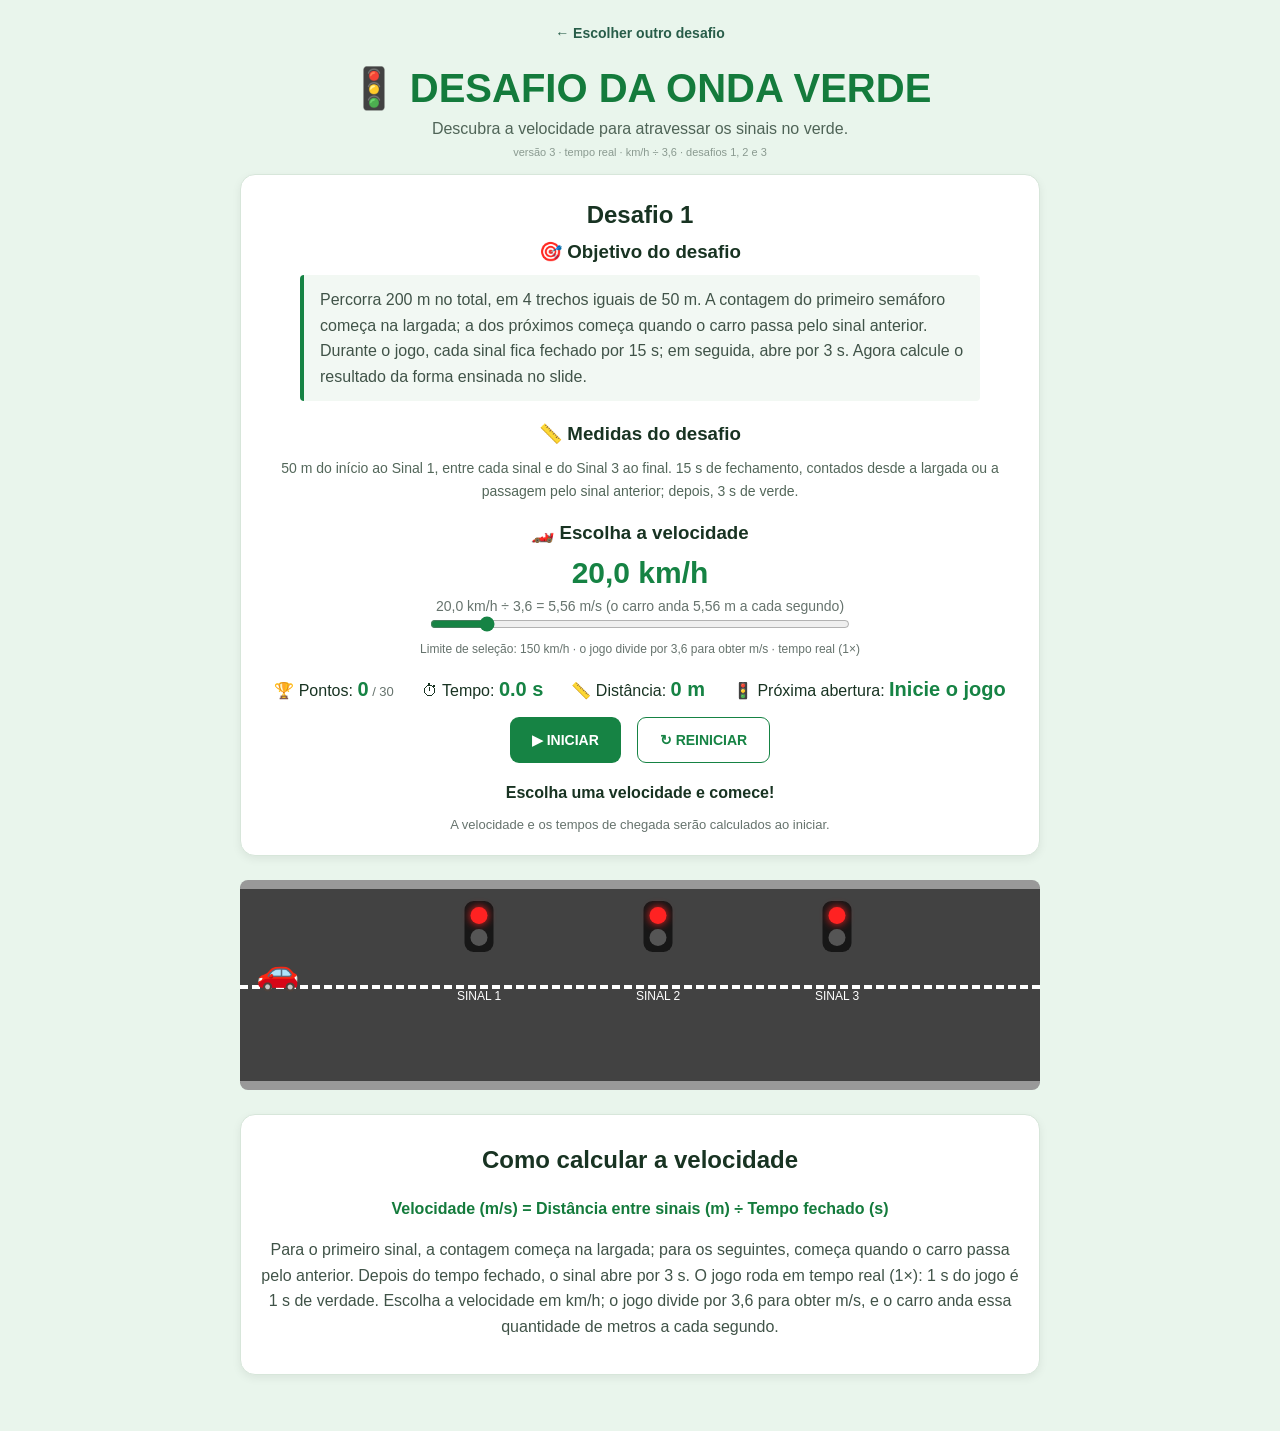
==== commit af62921a: "VERSÃO PRÉ-FINAL" ====
--- a/frontend/game/game.html
+++ b/frontend/game/game.html
@@ -13,6 +13,7 @@
     <header class="titulo-jogo">
         <h1>🚦 DESAFIO DA ONDA VERDE</h1>
         <p>Descubra a velocidade para atravessar os sinais no verde.</p>
+        <p class="versao">versão 3 · tempo real · km/h ÷ 3,6 · desafios 1, 2 e 3</p>
     </header>
 
     <main>
@@ -26,14 +27,15 @@
 
             <h3>🏎️ Escolha a velocidade</h3>
             <div class="valor"><span id="velocidadeValor">20</span> km/h</div>
+            <div class="conversao" id="conversao"></div>
             <input type="range" id="velocidade" min="2" max="150" value="20" step="0.1" aria-label="Velocidade do veículo">
-            <div class="limite-velocidade">Limite de seleção: 150 km/h</div>
+            <div class="limite-velocidade">Limite de seleção: 150 km/h · o jogo divide por 3,6 para obter m/s · tempo real (1×)</div>
 
             <div class="dados">
                 <div>🏆 Pontos: <strong id="pontos">0</strong><span> / 30</span></div>
-                <div>⏱ Tempo simulado: <strong id="tempo">0.0 s</strong></div>
+                <div>⏱ Tempo: <strong id="tempo">0.0 s</strong></div>
                 <div>📏 Distância: <strong id="distanciaPercorrida">0 m</strong></div>
-                <div>🚦 Próxima abertura (s simulados): <strong id="contagemAbertura">Inicie o jogo</strong></div>
+                <div>🚦 Próxima abertura: <strong id="contagemAbertura">Inicie o jogo</strong></div>
             </div>
 
             <div class="acoes">
@@ -96,9 +98,9 @@
         const calculo = document.getElementById("calculo");
         const botaoIniciar = document.getElementById("iniciarJogo");
         const botaoReiniciar = document.getElementById("reiniciarJogo");
-
-        const fatorTempoSimulacao = 6;
-        const larguraTrechoNaTela = 0.22;
+        const conversaoElemento = document.getElementById("conversao");
+
+        const fatorTempoSimulacao = 1; // tempo real: 1 s do jogo = 1 s de verdade
         let inicio = 0;
         let animacao = null;
         let pontos = 0;
@@ -111,30 +113,32 @@
         let pixelsPorMetro = 1;
         let distanciaFinalMetros = 0;
         let velocidadeMs = 0;
-        let velocidadeEscolhida = Number(controle.value);
+        // O jogador escolhe km/h; o jogo divide por 3,6 e o carro anda essa quantidade de metros a cada segundo.
+        const MS_PARA_KMH = 3.6;
 
         document.getElementById("nomeDesafio").textContent = `Desafio ${desafio.id}`;
         const distanciaTotalDesafio = desafio.distanciaPorTrechoMetros * (desafio.quantidadeSemaforos + 1);
         document.getElementById("objetivoDesafio").textContent =
             `Percorra ${formatarNumero(distanciaTotalDesafio, 0)} m no total, em ${desafio.quantidadeSemaforos + 1} trechos iguais de ${formatarNumero(desafio.distanciaPorTrechoMetros, 0)} m. ` +
             `A contagem do primeiro semáforo começa na largada; a dos próximos começa quando o carro passa pelo sinal anterior. ` +
-            `Durante o jogo, cada sinal fica fechado por ${formatarNumero(desafio.tempoFechadoSegundos, 0)} s simulados; em seguida, abre por ${formatarNumero(desafio.duracaoVerdeSegundos, 0)} s simulados. ` +
+            `Durante o jogo, cada sinal fica fechado por ${formatarNumero(desafio.tempoFechadoSegundos, 0)} s; em seguida, abre por ${formatarNumero(desafio.duracaoVerdeSegundos, 0)} s. ` +
             `Agora calcule o resultado da forma ensinada no slide.`;
         document.getElementById("configDesafio").textContent =
             `${desafio.distanciaPorTrechoMetros} m do início ao Sinal 1, entre cada sinal e do Sinal 3 ao final. ` +
-            `${desafio.tempoFechadoSegundos} s simulados de fechamento, contados desde a largada ou a passagem pelo sinal anterior; depois, ${desafio.duracaoVerdeSegundos} s simulados de verde.`;
+            `${desafio.tempoFechadoSegundos} s de fechamento, contados desde a largada ou a passagem pelo sinal anterior; depois, ${desafio.duracaoVerdeSegundos} s de verde.`;
         document.getElementById("regrasTempoSemaforo").textContent =
             `Para o primeiro sinal, a contagem começa na largada; para os seguintes, começa quando o carro passa pelo anterior. ` +
-            `Depois do tempo fechado, o sinal abre por ${formatarNumero(desafio.duracaoVerdeSegundos, 0)} s simulados. ` +
-            `O relógio corre 6 vezes mais rápido que o real; movimento, contagem e aberturas usam os mesmos segundos simulados. ` +
-            `O seletor usa km/h; converta m/s × 3,6.`;
+            `Depois do tempo fechado, o sinal abre por ${formatarNumero(desafio.duracaoVerdeSegundos, 0)} s. ` +
+            `O jogo roda em tempo real (1×): 1 s do jogo é 1 s de verdade. ` +
+            `Escolha a velocidade em km/h; o jogo divide por 3,6 para obter m/s, e o carro anda essa quantidade de metros a cada segundo.`;
 
         function prepararPercurso() {
             const largura = estrada.clientWidth;
             const distancia = desafio.distanciaPorTrechoMetros;
-            const trechoPixels = largura * larguraTrechoNaTela;
-
-            posicaoInicial = largura * 0.05;
+            // A posição do carro é a FRENTE dele (ver .carro no CSS): o sinal "vê" o carro
+            // passar no mesmo instante em que o desenho do carro encosta nele.
+            posicaoInicial = carro.offsetWidth + largura * 0.02;
+            const trechoPixels = (largura * 0.97 - posicaoInicial) / (desafio.quantidadeSemaforos + 1);
             pixelsPorMetro = trechoPixels / distancia;
             distanciasSinais = sinais.map((_, indice) => distancia * (indice + 1));
             posicoes = distanciasSinais.map(metros => posicaoInicial + metros * pixelsPorMetro);
@@ -179,6 +183,17 @@
             return tempoAtual - excessoAlemDoSinal / velocidadeMs;
         }
 
+        function lerVelocidadeMs() {
+            const kmh = Math.min(jogo.velocidadeMaximaKmh, Math.max(2, Number(controle.value)));
+            return kmh / MS_PARA_KMH;
+        }
+
+        function atualizarMostradorVelocidade() {
+            const ms = lerVelocidadeMs();
+            velocidadeValor.textContent = formatarNumero(Number(controle.value), 1);
+            conversaoElemento.textContent = `${formatarNumero(Number(controle.value), 1)} km/h ÷ 3,6 = ${formatarNumero(ms, 2)} m/s (o carro anda ${formatarNumero(ms, 2)} m a cada segundo)`;
+        }
+
         function formatarNumero(valor, casas = 1) {
             return valor.toLocaleString("pt-BR", {
                 minimumFractionDigits: casas,
@@ -219,9 +234,7 @@
             passados = [];
             inicioContagemFechadaPorSinal = sinais.map((_, indice) => indice === 0 ? 0 : null);
             terminou = false;
-            velocidadeEscolhida = Math.min(jogo.velocidadeMaximaKmh, Math.max(2, Number(controle.value)));
-            controle.value = String(velocidadeEscolhida);
-            velocidadeMs = velocidadeEscolhida / 3.6;
+            velocidadeMs = lerVelocidadeMs();
 
             pontosElemento.textContent = "0";
             tempoElemento.textContent = "0,0 s";
@@ -232,13 +245,13 @@
             const temposChegada = distanciasSinais.map(distancia => distancia / velocidadeMs);
             const tempoAteOFim = distanciaFinalMetros / velocidadeMs;
             calculo.textContent =
-                `Velocidade escolhida: ${formatarNumero(velocidadeEscolhida)} km/h ` +
-                `(${formatarNumero(velocidadeMs, 2)} m/s). ` +
-                `Chegadas estimadas (s simulados): ${temposChegada.map((tempo, indice) => `Sinal ${indice + 1}: ${formatarNumero(tempo)} s`).join(" · ")} ` +
+                `Velocidade escolhida: ${formatarNumero(velocidadeMs, 2)} m/s ` +
+                `(${formatarNumero(velocidadeMs * MS_PARA_KMH, 1)} km/h). ` +
+                `Chegadas estimadas (s): ${temposChegada.map((tempo, indice) => `Sinal ${indice + 1}: ${formatarNumero(tempo)} s`).join(" · ")} ` +
                 `· fim: ${formatarNumero(tempoAteOFim)} s.`;
             mensagem.textContent = "A contagem do Sinal 1 começou. Ao passar por um sinal, começa a contagem do próximo.";
 
-            inicio = performance.now();
+            inicio = null; // o relógio começa no 1º quadro da animação (evita tempo negativo)
             atualizarContagemAbertura(0);
             animacao = requestAnimationFrame(animar);
         }
@@ -249,8 +262,8 @@
             todosVermelhos();
             contagemAberturaElemento.textContent = "Percurso concluído";
 
-            const velocidadeIdealMps = formatarNumero(desafio.velocidadeIdealMps, 0);
-            const velocidadeIdealKmh = formatarNumero(desafio.velocidadeIdealKmh, 1);
+            const velocidadeIdealMps = formatarNumero(desafio.velocidadeIdealMps, 2);
+            const velocidadeIdealKmh = formatarNumero(desafio.velocidadeIdealKmh, 0);
             const respostaIdeal = `${velocidadeIdealMps} m/s (${velocidadeIdealKmh} km/h)`;
             if (pontos === desafio.pontosMaximos) {
                 mensagem.textContent = `🏆 Vitória! Você passou pelos três sinais no verde e fez ${pontos} pontos. Velocidade ideal: ${respostaIdeal}.`;
@@ -262,6 +275,7 @@
         function animar(agora) {
             if (terminou) return;
 
+            if (inicio === null) inicio = agora;
             const tempoAtual = ((agora - inicio) / 1000) * fatorTempoSimulacao;
             const distanciaPercorrida = velocidadeMs * tempoAtual;
             const x = posicaoInicial + distanciaPercorrida * pixelsPorMetro;
@@ -279,11 +293,16 @@
                     const tempoPassagem = instantePassagem(indice, tempoAtual, distanciaPercorrida);
                     const estavaVerdeNaPassagem = semaforoAberto(indice, tempoPassagem);
                     passados.push(indice);
+                    const abreEm = inicioContagemFechadaPorSinal[indice] + desafio.tempoFechadoSegundos;
+                    const fechaEm = abreEm + desafio.duracaoVerdeSegundos;
+                    const resumo = `chegou em ${formatarNumero(tempoPassagem)} s; o verde era de ${formatarNumero(abreEm)} s a ${formatarNumero(fechaEm)} s`;
                     if (estavaVerdeNaPassagem) {
                         pontos += desafio.pontosPorSemaforo;
-                        mensagem.textContent = `✅ Sinal ${indice + 1} cruzado no verde! +${desafio.pontosPorSemaforo} pontos.`;
+                        mensagem.textContent = `✅ Sinal ${indice + 1} no verde! (${resumo}) +${desafio.pontosPorSemaforo} pontos.`;
+                    } else if (tempoPassagem < abreEm) {
+                        mensagem.textContent = `🔴 Sinal ${indice + 1}: ${resumo}. Chegou ${formatarNumero(abreEm - tempoPassagem)} s ANTES de abrir: velocidade alta demais.`;
                     } else {
-                        mensagem.textContent = `🔴 Sinal ${indice + 1} cruzado no vermelho. Continue acompanhando os ciclos.`;
+                        mensagem.textContent = `🔴 Sinal ${indice + 1}: ${resumo}. Chegou ${formatarNumero(tempoPassagem - fechaEm)} s DEPOIS de fechar: velocidade baixa demais.`;
                     }
                     pontosElemento.textContent = String(pontos);
 
@@ -320,15 +339,13 @@
             calculo.textContent = "A velocidade e os tempos de chegada serão calculados ao iniciar.";
         }
 
-        controle.addEventListener("input", () => {
-            const valor = Math.min(jogo.velocidadeMaximaKmh, Math.max(2, Number(controle.value)));
-            controle.value = String(valor);
-            velocidadeValor.textContent = String(valor);
-        });
+        controle.addEventListener("input", atualizarMostradorVelocidade);
 
         botaoIniciar.addEventListener("click", iniciar);
         botaoReiniciar.addEventListener("click", reiniciar);
 
+        window.addEventListener("resize", () => { if (terminou) prepararPercurso(); });
+        atualizarMostradorVelocidade();
         prepararPercurso();
         todosVermelhos();
     </script>
--- a/frontend/game/game.css
+++ b/frontend/game/game.css
@@ -99,6 +99,11 @@
     cursor: default;
 }
 
+.conversao {
+    color: #66736d;
+    font-size: 14px;
+}
+
 .limite-velocidade {
     margin-top: 6px;
     color: #66736d;
@@ -203,7 +208,7 @@
     z-index: 5;
     top: 43%;
     left: 5%;
-    transform: translateY(-50%);
+    transform: translate(-100%, -50%); /* 'left' = frente do carro */
     font-size: 35px;
 }
 
@@ -297,3 +302,9 @@
         transition: none;
     }
 }
+
+.titulo-jogo .versao {
+    margin: -10px 0 14px;
+    color: #8a9a90;
+    font-size: 11px;
+}
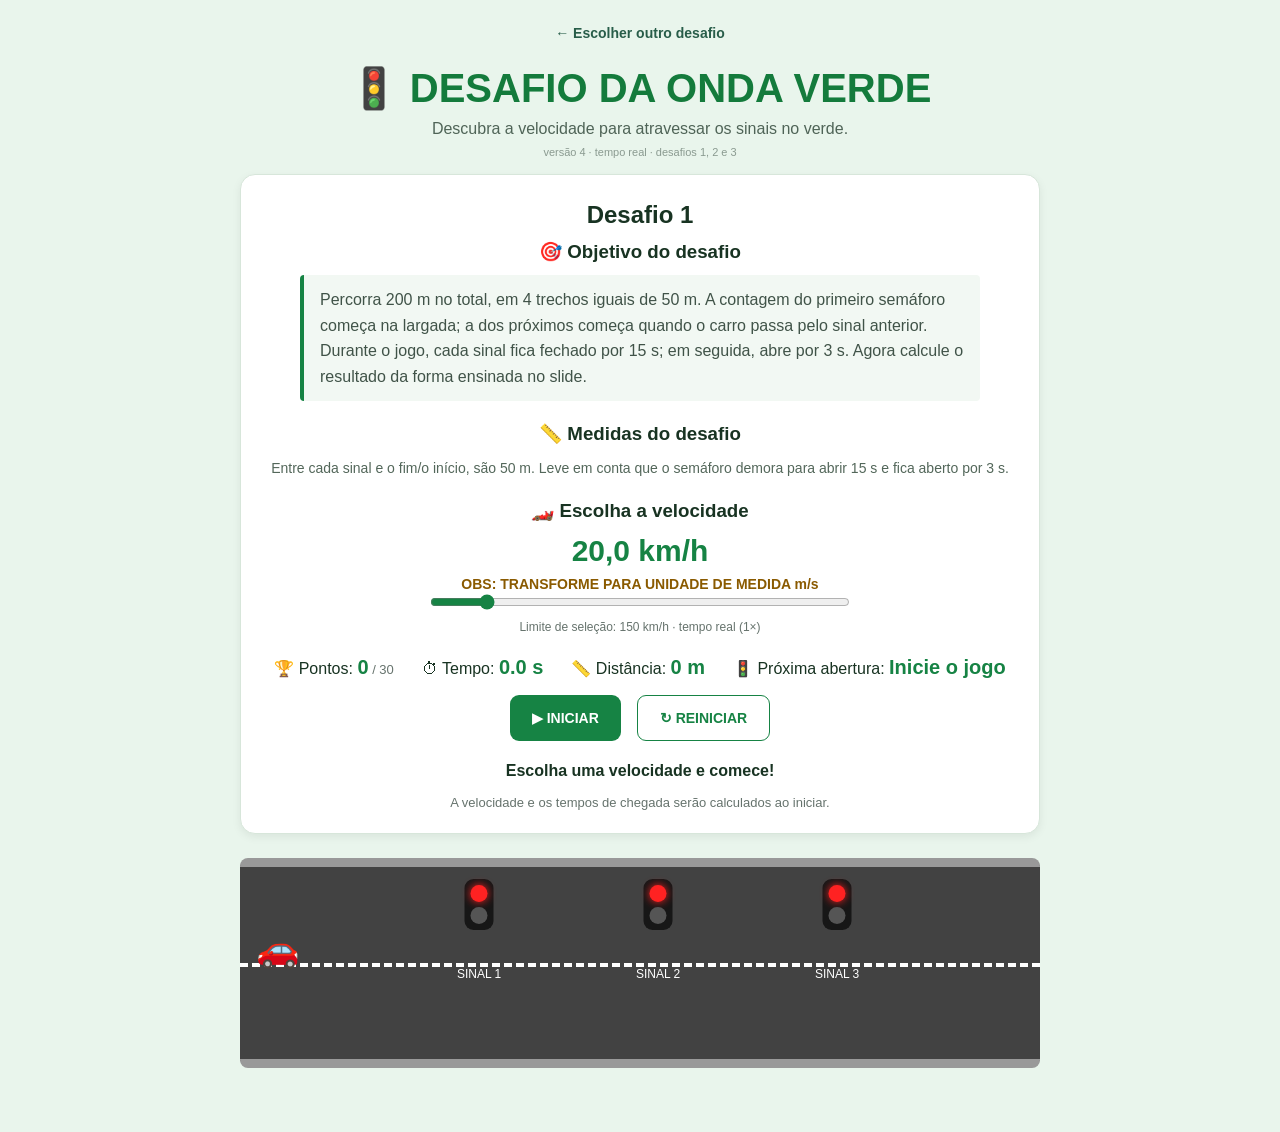
==== commit e0127b8d: "PART7 PRÉ-FINAL" ====
--- a/frontend/game/game.html
+++ b/frontend/game/game.html
@@ -13,7 +13,7 @@
     <header class="titulo-jogo">
         <h1>🚦 DESAFIO DA ONDA VERDE</h1>
         <p>Descubra a velocidade para atravessar os sinais no verde.</p>
-        <p class="versao">versão 3 · tempo real · km/h ÷ 3,6 · desafios 1, 2 e 3</p>
+        <p class="versao">versão 4 · tempo real · desafios 1, 2 e 3</p>
     </header>
 
     <main>
@@ -27,9 +27,9 @@
 
             <h3>🏎️ Escolha a velocidade</h3>
             <div class="valor"><span id="velocidadeValor">20</span> km/h</div>
-            <div class="conversao" id="conversao"></div>
+            <div class="conversao" id="conversao">OBS: TRANSFORME PARA UNIDADE DE MEDIDA m/s</div>
             <input type="range" id="velocidade" min="2" max="150" value="20" step="0.1" aria-label="Velocidade do veículo">
-            <div class="limite-velocidade">Limite de seleção: 150 km/h · o jogo divide por 3,6 para obter m/s · tempo real (1×)</div>
+            <div class="limite-velocidade">Limite de seleção: 150 km/h · tempo real (1×)</div>
 
             <div class="dados">
                 <div>🏆 Pontos: <strong id="pontos">0</strong><span> / 30</span></div>
@@ -70,11 +70,6 @@
             <div class="nome">SINAL 3</div>
         </section>
 
-        <section class="painel painel-formula" aria-label="Fórmula de velocidade">
-            <h2>Como calcular a velocidade</h2>
-            <p class="formula">Velocidade (m/s) = Distância entre sinais (m) ÷ Tempo fechado (s)</p>
-            <p id="regrasTempoSemaforo"></p>
-        </section>
     </main>
 
     <script src="challenge-config.js"></script>
@@ -98,7 +93,6 @@
         const calculo = document.getElementById("calculo");
         const botaoIniciar = document.getElementById("iniciarJogo");
         const botaoReiniciar = document.getElementById("reiniciarJogo");
-        const conversaoElemento = document.getElementById("conversao");
 
         const fatorTempoSimulacao = 1; // tempo real: 1 s do jogo = 1 s de verdade
         let inicio = 0;
@@ -124,13 +118,8 @@
             `Durante o jogo, cada sinal fica fechado por ${formatarNumero(desafio.tempoFechadoSegundos, 0)} s; em seguida, abre por ${formatarNumero(desafio.duracaoVerdeSegundos, 0)} s. ` +
             `Agora calcule o resultado da forma ensinada no slide.`;
         document.getElementById("configDesafio").textContent =
-            `${desafio.distanciaPorTrechoMetros} m do início ao Sinal 1, entre cada sinal e do Sinal 3 ao final. ` +
-            `${desafio.tempoFechadoSegundos} s de fechamento, contados desde a largada ou a passagem pelo sinal anterior; depois, ${desafio.duracaoVerdeSegundos} s de verde.`;
-        document.getElementById("regrasTempoSemaforo").textContent =
-            `Para o primeiro sinal, a contagem começa na largada; para os seguintes, começa quando o carro passa pelo anterior. ` +
-            `Depois do tempo fechado, o sinal abre por ${formatarNumero(desafio.duracaoVerdeSegundos, 0)} s. ` +
-            `O jogo roda em tempo real (1×): 1 s do jogo é 1 s de verdade. ` +
-            `Escolha a velocidade em km/h; o jogo divide por 3,6 para obter m/s, e o carro anda essa quantidade de metros a cada segundo.`;
+            `Entre cada sinal e o fim/o início, são ${formatarNumero(desafio.distanciaPorTrechoMetros, 0)} m. ` +
+            `Leve em conta que o semáforo demora para abrir ${formatarNumero(desafio.tempoFechadoSegundos, 0)} s e fica aberto por ${formatarNumero(desafio.duracaoVerdeSegundos, 0)} s.`;
 
         function prepararPercurso() {
             const largura = estrada.clientWidth;
@@ -189,9 +178,7 @@
         }
 
         function atualizarMostradorVelocidade() {
-            const ms = lerVelocidadeMs();
             velocidadeValor.textContent = formatarNumero(Number(controle.value), 1);
-            conversaoElemento.textContent = `${formatarNumero(Number(controle.value), 1)} km/h ÷ 3,6 = ${formatarNumero(ms, 2)} m/s (o carro anda ${formatarNumero(ms, 2)} m a cada segundo)`;
         }
 
         function formatarNumero(valor, casas = 1) {
--- a/frontend/game/game.css
+++ b/frontend/game/game.css
@@ -100,8 +100,9 @@
 }
 
 .conversao {
-    color: #66736d;
+    color: #8a5a00;
     font-size: 14px;
+    font-weight: 700;
 }
 
 .limite-velocidade {
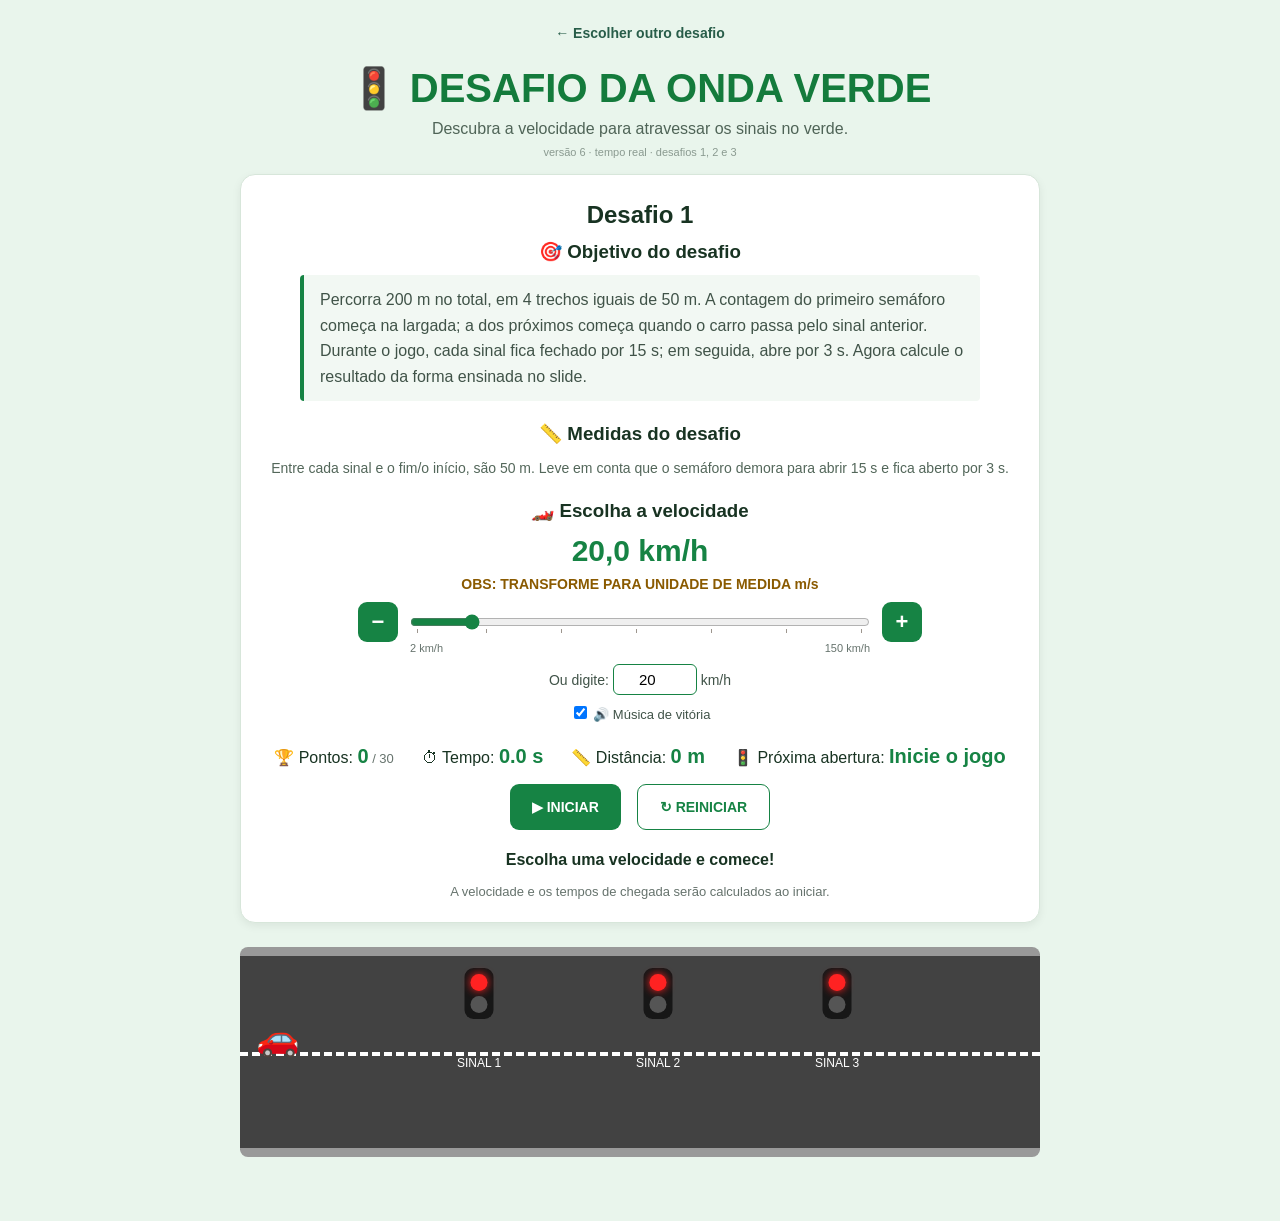
==== commit 93f1d1f5: "VERSÃO FINAL" ====
--- a/frontend/game/game.html
+++ b/frontend/game/game.html
@@ -13,7 +13,7 @@
     <header class="titulo-jogo">
         <h1>🚦 DESAFIO DA ONDA VERDE</h1>
         <p>Descubra a velocidade para atravessar os sinais no verde.</p>
-        <p class="versao">versão 4 · tempo real · desafios 1, 2 e 3</p>
+        <p class="versao">versão 6 · tempo real · desafios 1, 2 e 3</p>
     </header>
 
     <main>
@@ -28,8 +28,20 @@
             <h3>🏎️ Escolha a velocidade</h3>
             <div class="valor"><span id="velocidadeValor">20</span> km/h</div>
             <div class="conversao" id="conversao">OBS: TRANSFORME PARA UNIDADE DE MEDIDA m/s</div>
-            <input type="range" id="velocidade" min="2" max="150" value="20" step="0.1" aria-label="Velocidade do veículo">
-            <div class="limite-velocidade">Limite de seleção: 150 km/h · tempo real (1×)</div>
+            <div class="seletor-velocidade">
+                <button type="button" id="menosVelocidade" class="botao-ajuste" aria-label="Diminuir 0,1 km/h">−</button>
+                <input type="range" id="velocidade" min="2" max="150" value="20" step="0.1" list="marcasVelocidade" aria-label="Barra de velocidade do veículo">
+                <button type="button" id="maisVelocidade" class="botao-ajuste" aria-label="Aumentar 0,1 km/h">+</button>
+            </div>
+            <datalist id="marcasVelocidade">
+                <option value="2"></option><option value="25"></option><option value="50"></option><option value="75"></option>
+                <option value="100"></option><option value="125"></option><option value="150"></option>
+            </datalist>
+            <div class="escala-velocidade"><span>2 km/h</span><span>150 km/h</span></div>
+            <div class="digitar-velocidade">
+                Ou digite: <input type="number" id="velocidadeNumero" min="2" max="150" step="0.1" value="20" aria-label="Digite a velocidade em km/h"> km/h
+            </div>
+            <label class="som"><input type="checkbox" id="somLigado" checked> 🔊 Música de vitória</label>
 
             <div class="dados">
                 <div>🏆 Pontos: <strong id="pontos">0</strong><span> / 30</span></div>
@@ -93,6 +105,10 @@
         const calculo = document.getElementById("calculo");
         const botaoIniciar = document.getElementById("iniciarJogo");
         const botaoReiniciar = document.getElementById("reiniciarJogo");
+        const somLigado = document.getElementById("somLigado");
+        const campoNumero = document.getElementById("velocidadeNumero");
+        const botaoMenos = document.getElementById("menosVelocidade");
+        const botaoMais = document.getElementById("maisVelocidade");
 
         const fatorTempoSimulacao = 1; // tempo real: 1 s do jogo = 1 s de verdade
         let inicio = 0;
@@ -106,6 +122,7 @@
         let inicioContagemFechadaPorSinal = [];
         let pixelsPorMetro = 1;
         let distanciaFinalMetros = 0;
+        let instantesPassagem = [];
         let velocidadeMs = 0;
         // O jogador escolhe km/h; o jogo divide por 3,6 e o carro anda essa quantidade de metros a cada segundo.
         const MS_PARA_KMH = 3.6;
@@ -151,25 +168,32 @@
             sinais.forEach((_, indice) => atualizarSemaforo(indice, false));
         }
 
+        // Tolerância de 0,05 s nas duas pontas: chegar NA HORA em que o sinal abre (ou quando ele
+        // fecha) conta ponto, sem depender de arredondamentos do computador.
+        const TOLERANCIA_S = 0.05;
+
         function semaforoAberto(indice, tempoAtual) {
             const inicioContagem = inicioContagemFechadaPorSinal[indice];
             if (inicioContagem === null || inicioContagem === undefined) return false;
 
             const tempoDesdeInicioContagem = tempoAtual - inicioContagem;
-            const toleranciaNumerica = Number.EPSILON * Math.max(
-                1,
-                Math.abs(tempoAtual),
-                Math.abs(inicioContagem),
-                desafio.tempoFechadoSegundos,
-                desafio.duracaoVerdeSegundos
-            ) * 16;
-            return tempoDesdeInicioContagem >= desafio.tempoFechadoSegundos - toleranciaNumerica &&
-                tempoDesdeInicioContagem < desafio.tempoFechadoSegundos + desafio.duracaoVerdeSegundos - toleranciaNumerica;
-        }
-
-        function instantePassagem(indice, tempoAtual, distanciaPercorrida) {
-            const excessoAlemDoSinal = distanciaPercorrida - distanciasSinais[indice];
-            return tempoAtual - excessoAlemDoSinal / velocidadeMs;
+            return tempoDesdeInicioContagem >= desafio.tempoFechadoSegundos - TOLERANCIA_S &&
+                tempoDesdeInicioContagem <= desafio.tempoFechadoSegundos + desafio.duracaoVerdeSegundos + TOLERANCIA_S;
+        }
+
+        function travarControles(travar) {
+            controle.disabled = travar;
+            campoNumero.disabled = travar;
+            botaoMenos.disabled = travar;
+            botaoMais.disabled = travar;
+        }
+
+        function definirVelocidadeKmh(valor) {
+            const limitado = Math.min(jogo.velocidadeMaximaKmh, Math.max(2, Number(valor) || 2));
+            const arredondado = Math.round(limitado * 10) / 10;
+            controle.value = String(arredondado);
+            campoNumero.value = String(arredondado);
+            atualizarMostradorVelocidade();
         }
 
         function lerVelocidadeMs() {
@@ -179,6 +203,53 @@
 
         function atualizarMostradorVelocidade() {
             velocidadeValor.textContent = formatarNumero(Number(controle.value), 1);
+        }
+
+        // ---- Música de vitória (gerada no navegador, não precisa de arquivo de áudio) ----
+        let audioCtx = null;
+
+        function prepararAudio() {
+            // O navegador só libera o som depois de um clique; por isso é chamado no botão INICIAR.
+            try {
+                if (!audioCtx) {
+                    const AC = window.AudioContext || window.webkitAudioContext;
+                    if (AC) audioCtx = new AC();
+                }
+                if (audioCtx && audioCtx.state === "suspended") audioCtx.resume();
+            } catch (_) { /* sem áudio disponível: o jogo segue normalmente */ }
+        }
+
+        // cada nota: [frequência em Hz, início em s, duração em s, volume]
+        function tocarNotas(notas) {
+            if (!somLigado.checked || !audioCtx) return;
+            const base = audioCtx.currentTime + 0.03;
+            notas.forEach(([freq, inicioNota, duracao, volume = 0.2]) => {
+                const osc = audioCtx.createOscillator();
+                const ganho = audioCtx.createGain();
+                osc.type = "triangle";
+                osc.frequency.value = freq;
+                ganho.gain.setValueAtTime(0.0001, base + inicioNota);
+                ganho.gain.exponentialRampToValueAtTime(volume, base + inicioNota + 0.02);
+                ganho.gain.exponentialRampToValueAtTime(0.0001, base + inicioNota + duracao);
+                osc.connect(ganho).connect(audioCtx.destination);
+                osc.start(base + inicioNota);
+                osc.stop(base + inicioNota + duracao + 0.05);
+            });
+        }
+
+        // Toca a cada sinal cruzado no verde (sol - dó - mi, subindo)
+        function tocarAcerto() {
+            tocarNotas([[784, 0, 0.14], [1047, 0.13, 0.14], [1319, 0.26, 0.45]]);
+        }
+
+        // Fanfarra final: vitória nos três sinais
+        function tocarVitoriaFinal() {
+            tocarNotas([
+                [392, 0, 0.16], [523, 0.18, 0.16], [659, 0.36, 0.16], [784, 0.54, 0.22],
+                [659, 0.82, 0.14], [784, 0.98, 0.14],
+                [1047, 1.14, 1.1, 0.22],
+                [523, 1.14, 1.1, 0.12], [659, 1.14, 1.1, 0.12], [784, 1.14, 1.1, 0.12]
+            ]);
         }
 
         function formatarNumero(valor, casas = 1) {
@@ -222,14 +293,16 @@
             inicioContagemFechadaPorSinal = sinais.map((_, indice) => indice === 0 ? 0 : null);
             terminou = false;
             velocidadeMs = lerVelocidadeMs();
+            prepararAudio();
 
             pontosElemento.textContent = "0";
             tempoElemento.textContent = "0,0 s";
             distanciaElemento.textContent = "0 m";
-            controle.disabled = true;
+            travarControles(true);
             todosVermelhos();
 
             const temposChegada = distanciasSinais.map(distancia => distancia / velocidadeMs);
+            instantesPassagem = temposChegada; // instante exato (s) em que o carro cruza cada sinal
             const tempoAteOFim = distanciaFinalMetros / velocidadeMs;
             calculo.textContent =
                 `Velocidade escolhida: ${formatarNumero(velocidadeMs, 2)} m/s ` +
@@ -245,7 +318,7 @@
 
         function finalizar() {
             terminou = true;
-            controle.disabled = false;
+            travarControles(false);
             todosVermelhos();
             contagemAberturaElemento.textContent = "Percurso concluído";
 
@@ -253,6 +326,7 @@
             const velocidadeIdealKmh = formatarNumero(desafio.velocidadeIdealKmh, 0);
             const respostaIdeal = `${velocidadeIdealMps} m/s (${velocidadeIdealKmh} km/h)`;
             if (pontos === desafio.pontosMaximos) {
+                tocarVitoriaFinal();
                 mensagem.textContent = `🏆 Vitória! Você passou pelos três sinais no verde e fez ${pontos} pontos. Velocidade ideal: ${respostaIdeal}.`;
             } else {
                 mensagem.textContent = `Fim do percurso! Pontuação: ${pontos}/${desafio.pontosMaximos}. Tente novamente com outra velocidade.`;
@@ -277,7 +351,7 @@
 
                 if (!passados.includes(indice) && x >= posicoes[indice]) {
                     // A animação pode detectar a passagem alguns milissegundos depois do instante real.
-                    const tempoPassagem = instantePassagem(indice, tempoAtual, distanciaPercorrida);
+                    const tempoPassagem = instantesPassagem[indice];
                     const estavaVerdeNaPassagem = semaforoAberto(indice, tempoPassagem);
                     passados.push(indice);
                     const abreEm = inicioContagemFechadaPorSinal[indice] + desafio.tempoFechadoSegundos;
@@ -285,6 +359,7 @@
                     const resumo = `chegou em ${formatarNumero(tempoPassagem)} s; o verde era de ${formatarNumero(abreEm)} s a ${formatarNumero(fechaEm)} s`;
                     if (estavaVerdeNaPassagem) {
                         pontos += desafio.pontosPorSemaforo;
+                        tocarAcerto();
                         mensagem.textContent = `✅ Sinal ${indice + 1} no verde! (${resumo}) +${desafio.pontosPorSemaforo} pontos.`;
                     } else if (tempoPassagem < abreEm) {
                         mensagem.textContent = `🔴 Sinal ${indice + 1}: ${resumo}. Chegou ${formatarNumero(abreEm - tempoPassagem)} s ANTES de abrir: velocidade alta demais.`;
@@ -314,7 +389,7 @@
             terminou = true;
             pontos = 0;
             passados = [];
-            controle.disabled = false;
+            travarControles(false);
 
             prepararPercurso();
             todosVermelhos();
@@ -326,7 +401,16 @@
             calculo.textContent = "A velocidade e os tempos de chegada serão calculados ao iniciar.";
         }
 
-        controle.addEventListener("input", atualizarMostradorVelocidade);
+        controle.addEventListener("input", () => definirVelocidadeKmh(controle.value));
+        campoNumero.addEventListener("input", () => {
+            if (campoNumero.value !== "" && !Number.isNaN(Number(campoNumero.value))) {
+                controle.value = String(Math.min(jogo.velocidadeMaximaKmh, Math.max(2, Number(campoNumero.value))));
+                atualizarMostradorVelocidade();
+            }
+        });
+        campoNumero.addEventListener("change", () => definirVelocidadeKmh(campoNumero.value));
+        botaoMenos.addEventListener("click", () => definirVelocidadeKmh(Number(controle.value) - 0.1));
+        botaoMais.addEventListener("click", () => definirVelocidadeKmh(Number(controle.value) + 0.1));
 
         botaoIniciar.addEventListener("click", iniciar);
         botaoReiniciar.addEventListener("click", reiniciar);
--- a/frontend/game/game.css
+++ b/frontend/game/game.css
@@ -309,3 +309,56 @@
     color: #8a9a90;
     font-size: 11px;
 }
+
+.som {
+    display: inline-block;
+    margin-top: 8px;
+    color: #405348;
+    font-size: 13px;
+    cursor: pointer;
+}
+
+.seletor-velocidade {
+    display: flex;
+    align-items: center;
+    justify-content: center;
+    gap: 10px;
+    margin: 10px auto 0;
+}
+
+.seletor-velocidade input[type="range"] {
+    width: min(460px, 70%);
+    height: 34px;
+}
+
+.botao-ajuste {
+    min-height: 40px;
+    width: 40px;
+    margin: 0;
+    padding: 0;
+    font-size: 22px;
+}
+
+.escala-velocidade {
+    display: flex;
+    justify-content: space-between;
+    width: min(460px, 70%);
+    margin: 0 auto;
+    color: #66736d;
+    font-size: 11px;
+}
+
+.digitar-velocidade {
+    margin-top: 10px;
+    color: #405348;
+    font-size: 14px;
+}
+
+.digitar-velocidade input {
+    width: 84px;
+    padding: 6px;
+    border: 1px solid #168344;
+    border-radius: 6px;
+    font-size: 15px;
+    text-align: center;
+}
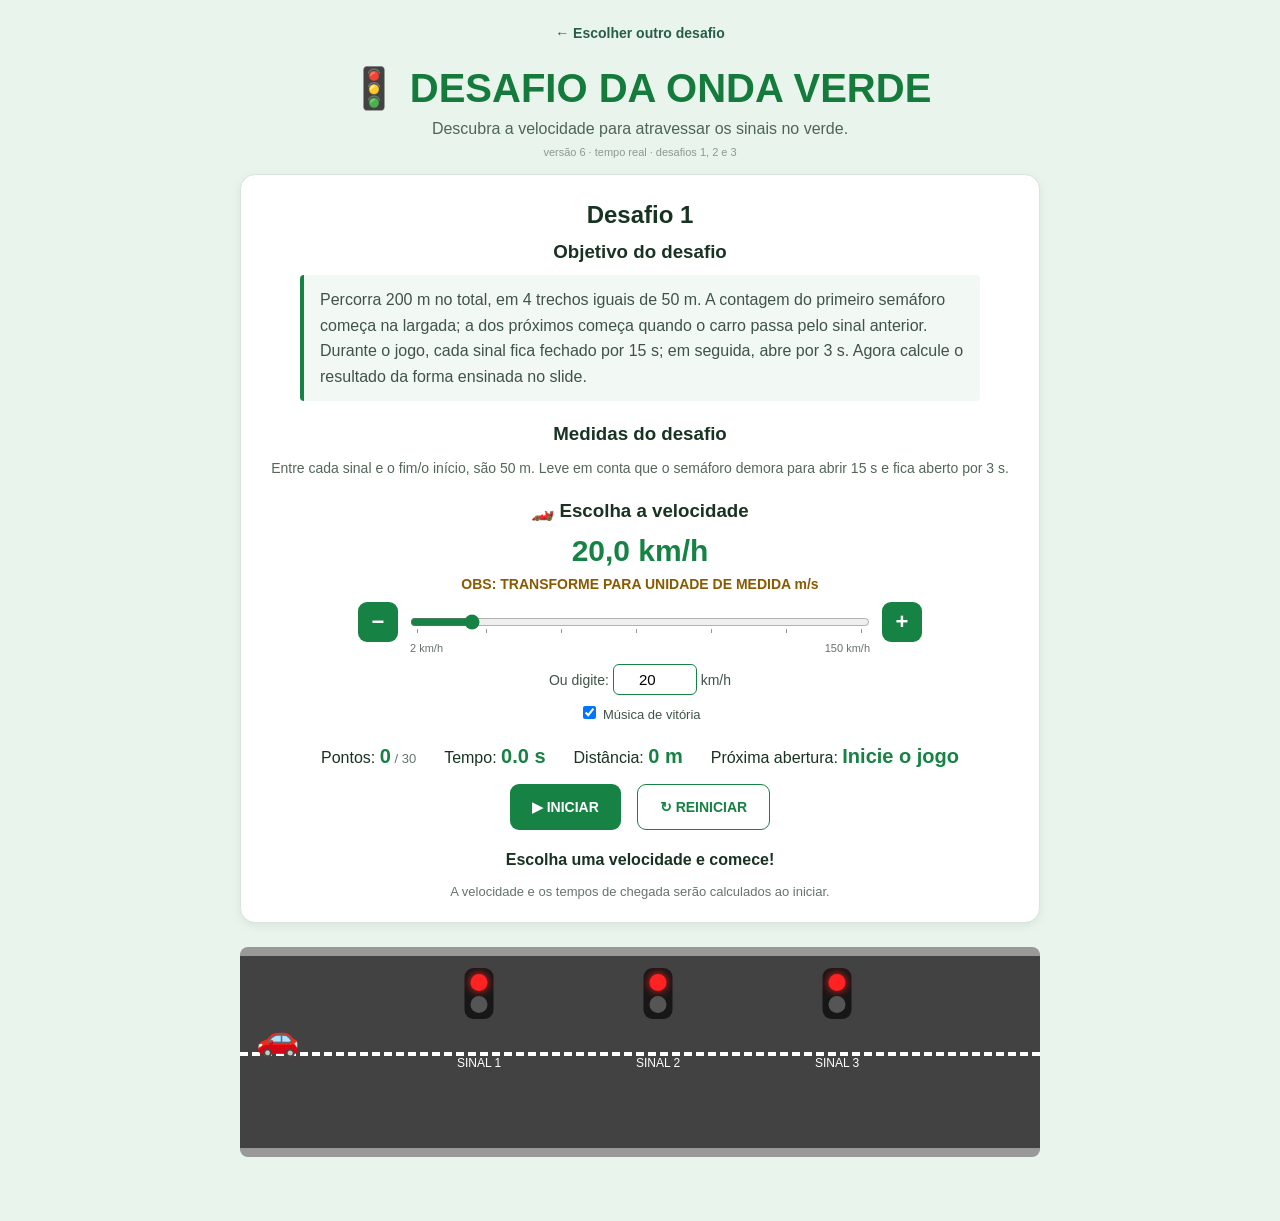
==== commit 37ee07af: "pré-instaled" ====
--- a/frontend/game/game.html
+++ b/frontend/game/game.html
@@ -19,10 +19,10 @@
     <main>
         <section class="painel painel-jogo" aria-label="Controles do jogo">
             <h2 id="nomeDesafio">Desafio 1</h2>
-            <h3>🎯 Objetivo do desafio</h3>
+            <h3> Objetivo do desafio</h3>
             <p id="objetivoDesafio" class="objetivo-desafio"></p>
 
-            <h3>📏 Medidas do desafio</h3>
+            <h3> Medidas do desafio</h3>
             <p id="configDesafio" class="config-desafio"></p>
 
             <h3>🏎️ Escolha a velocidade</h3>
@@ -41,13 +41,13 @@
             <div class="digitar-velocidade">
                 Ou digite: <input type="number" id="velocidadeNumero" min="2" max="150" step="0.1" value="20" aria-label="Digite a velocidade em km/h"> km/h
             </div>
-            <label class="som"><input type="checkbox" id="somLigado" checked> 🔊 Música de vitória</label>
+            <label class="som"><input type="checkbox" id="somLigado" checked>  Música de vitória</label>
 
             <div class="dados">
-                <div>🏆 Pontos: <strong id="pontos">0</strong><span> / 30</span></div>
-                <div>⏱ Tempo: <strong id="tempo">0.0 s</strong></div>
-                <div>📏 Distância: <strong id="distanciaPercorrida">0 m</strong></div>
-                <div>🚦 Próxima abertura: <strong id="contagemAbertura">Inicie o jogo</strong></div>
+                <div> Pontos: <strong id="pontos">0</strong><span> / 30</span></div>
+                <div> Tempo: <strong id="tempo">0.0 s</strong></div>
+                <div> Distância: <strong id="distanciaPercorrida">0 m</strong></div>
+                <div> Próxima abertura: <strong id="contagemAbertura">Inicie o jogo</strong></div>
             </div>
 
             <div class="acoes">
@@ -327,7 +327,7 @@
             const respostaIdeal = `${velocidadeIdealMps} m/s (${velocidadeIdealKmh} km/h)`;
             if (pontos === desafio.pontosMaximos) {
                 tocarVitoriaFinal();
-                mensagem.textContent = `🏆 Vitória! Você passou pelos três sinais no verde e fez ${pontos} pontos. Velocidade ideal: ${respostaIdeal}.`;
+                mensagem.textContent = `Vitória! Você passou pelos três sinais no verde e fez ${pontos} pontos. Velocidade ideal: ${respostaIdeal}.`;
             } else {
                 mensagem.textContent = `Fim do percurso! Pontuação: ${pontos}/${desafio.pontosMaximos}. Tente novamente com outra velocidade.`;
             }
